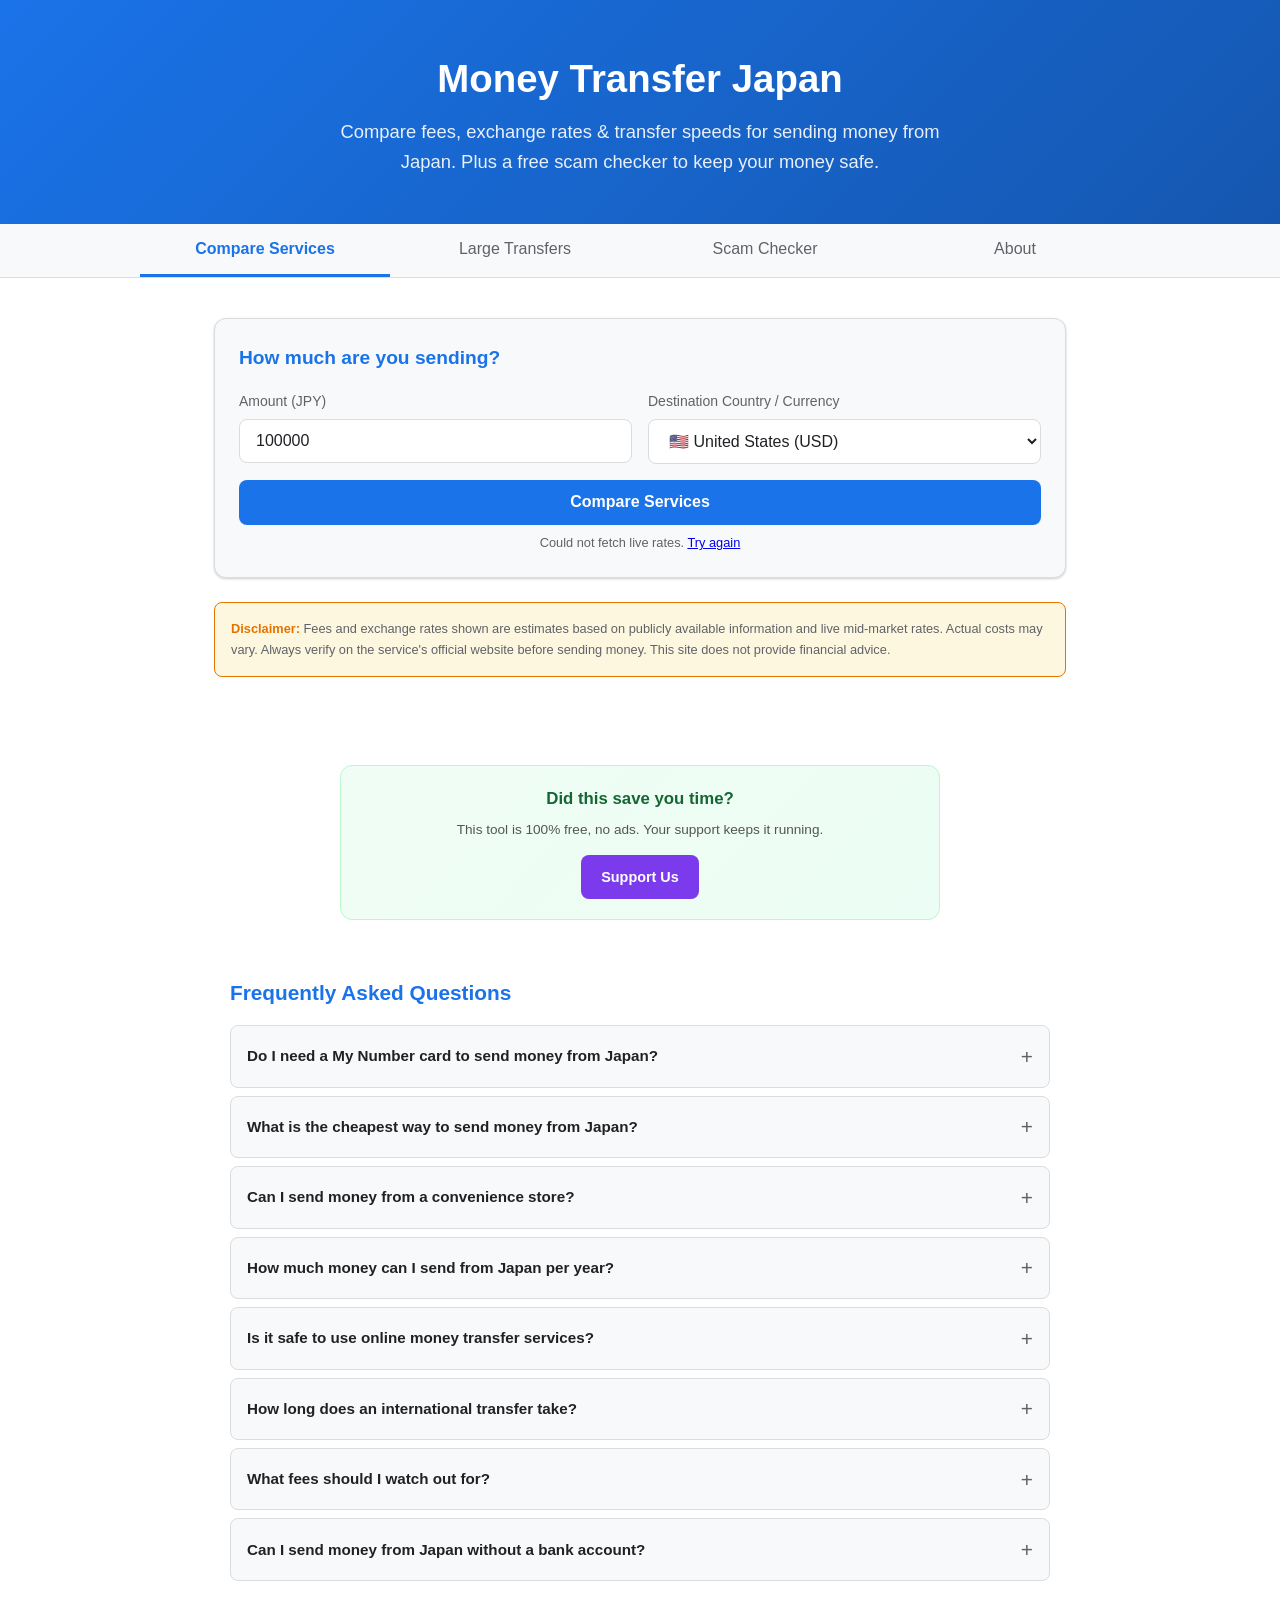
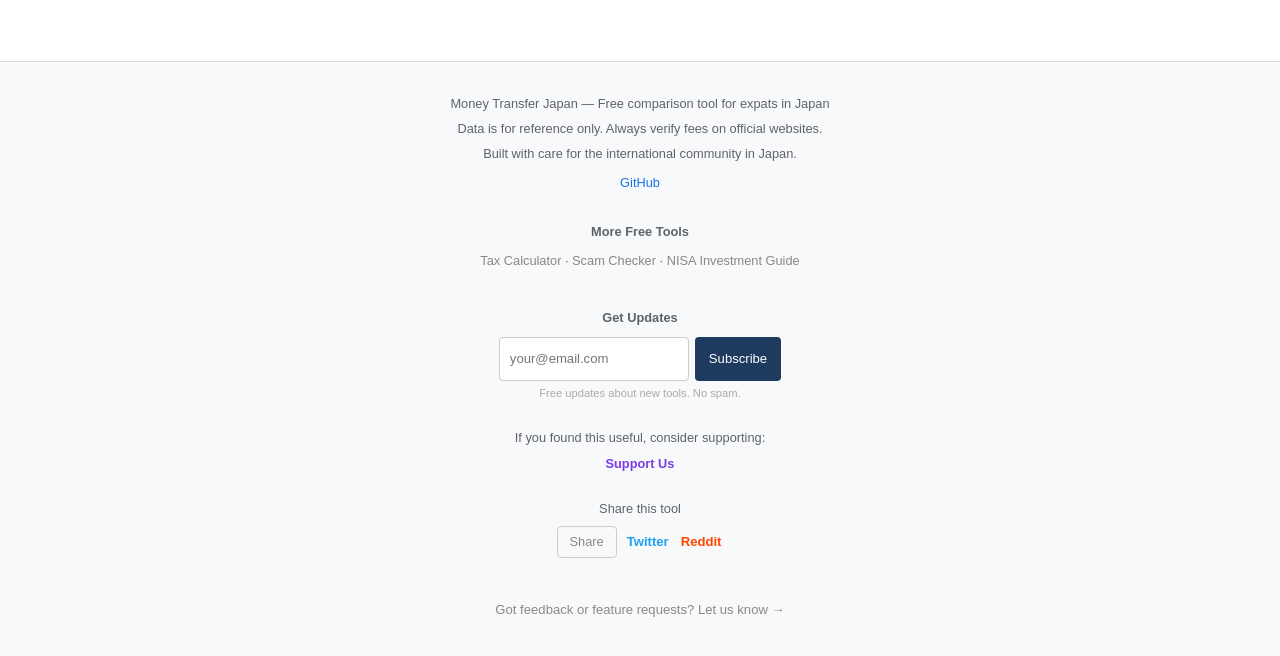
==== index.html @ fbfe3bb4 "Fix critical quality issues for launch readiness - Remove OFX references (not available in Japan) - " ====
<!DOCTYPE html>
<html lang="en">
<head>
<script type="text/javascript">
    (function(c,l,a,r,i,t,y){
        c[a]=c[a]||function(){(c[a].q=c[a].q||[]).push(arguments)};
        t=l.createElement(r);t.async=1;t.src="https://www.clarity.ms/tag/"+i;
        y=l.getElementsByTagName(r)[0];y.parentNode.insertBefore(t,y);
    })(window, document, "clarity", "script", "w4mr6qi83a");
</script>
  <meta charset="UTF-8">
  <meta name="viewport" content="width=device-width, initial-scale=1.0">
  <meta name="impact-site-verification" value="9536cab7-fa07-456d-bf6c-87155bd594f2">
  <link rel="sitemap" type="application/xml" href="/money-transfer-japan/sitemap.xml">
  <title>Money Transfer Japan — Compare Fees & Rates</title>
  <meta name="description" content="Compare Wise, Revolut, SBI Remit, Western Union, SMBC Prestia, PayPal and more for sending money from Japan. See real-time fees, exchange rates, and check for scams. Free tool for expats in Japan.">
  <meta name="keywords" content="money transfer Japan, send money from Japan, Wise Japan, Revolut Japan, remittance Japan, compare transfer fees, Japan expat, foreigner Japan banking">

  <!-- OGP Tags -->
  <meta property="og:title" content="Compare Money Transfer Services from Japan">
  <meta property="og:description" content="Find the cheapest way to send money from Japan. Compare fees, exchange rates, and transfer speeds for Wise, Revolut, SBI Remit, Western Union, SMBC Prestia, PayPal and more.">
  <meta property="og:type" content="website">
  <meta property="og:url" content="https://sendmoneyjapan.com/">
  <meta property="og:image" content="https://sendmoneyjapan.com/images/og-image.png">
  <!-- Twitter Card -->
  <meta name="twitter:card" content="summary_large_image">
  <meta name="twitter:title" content="Compare Money Transfer Services from Japan">
  <meta name="twitter:description" content="Find the cheapest way to send money from Japan. Compare fees, rates & check for scams.">
  <meta name="twitter:image" content="https://sendmoneyjapan.com/images/og-image.png">

  <!-- Canonical -->
  <link rel="canonical" href="https://sendmoneyjapan.com/">

  <!-- Favicon -->
  <link rel="icon" href="favicon.svg" type="image/svg+xml">

  <!-- PWA -->
  <link rel="manifest" href="manifest.json">
  <meta name="theme-color" content="#1a73e8">

  <!-- JSON-LD Structured Data -->
  <script type="application/ld+json">
  {
    "@context": "https://schema.org",
    "@type": "WebApplication",
    "name": "Money Transfer Japan",
    "url": "https://sendmoneyjapan.com/",
    "description": "Compare Wise, Revolut, SBI Remit and more for sending money from Japan. See real-time fees, exchange rates, and check for scams.",
    "applicationCategory": "FinanceApplication",
    "operatingSystem": "All",
    "offers": {
      "@type": "Offer",
      "price": "0",
      "priceCurrency": "JPY"
    },
    "browserRequirements": "Requires JavaScript"
  }
  </script>
  <script type="application/ld+json">{"@context":"https://schema.org","@type":"FAQPage","mainEntity":[{"@type":"Question","name":"Do I need a My Number card to send money from Japan?","acceptedAnswer":{"@type":"Answer","text":"Yes for most bank transfers. Wise and Revolut require identity verification which includes My Number."}},{"@type":"Question","name":"What is the cheapest way to send money from Japan?","acceptedAnswer":{"@type":"Answer","text":"Depends on the amount. For small amounts (<¥50,000), SBI Remit or Western Union via Seven Bank. For larger amounts, Wise typically offers the best value due to mid-market rates."}},{"@type":"Question","name":"Can I send money from a convenience store?","acceptedAnswer":{"@type":"Answer","text":"Yes, SBI Remit supports convenience store payments. Western Union works through Seven Bank ATMs available at 7-Eleven stores 24/7."}},{"@type":"Question","name":"How much money can I send from Japan per year?","acceptedAnswer":{"@type":"Answer","text":"There is no strict annual limit, but transfers over ¥1,000,000 require reporting to the Bank of Japan. Individual services may have their own limits."}},{"@type":"Question","name":"Is it safe to use online money transfer services?","acceptedAnswer":{"@type":"Answer","text":"Yes, services like Wise, Revolut, and SBI Remit are regulated and licensed. Always verify you're using the official website. Check our Scam Checker tab if you're unsure."}},{"@type":"Question","name":"How long does an international transfer take?","acceptedAnswer":{"@type":"Answer","text":"Typically 0-5 business days depending on the service and destination. Wise and SBI Remit are usually fastest (same day to 2 days). Bank transfers (SWIFT) take 3-7 days."}},{"@type":"Question","name":"What fees should I watch out for?","acceptedAnswer":{"@type":"Answer","text":"Transfer fee, exchange rate markup, and intermediary bank fees. Our comparison tool shows the first two. Intermediary fees (¥2,000-5,000) may apply for SWIFT transfers."}},{"@type":"Question","name":"Can I send money from Japan without a bank account?","acceptedAnswer":{"@type":"Answer","text":"Western Union via Seven Bank ATM doesn't require a Japanese bank account. PayPal only requires a PayPal account."}}]}</script>

  <link rel="stylesheet" href="css/style.css">
<!-- Google Analytics 4 -->
<script async src="https://www.googletagmanager.com/gtag/js?id=G-H1N5PR9Y0H"></script>
<script>
  window.dataLayer = window.dataLayer || [];
  function gtag(){dataLayer.push(arguments);}
  gtag('js', new Date());
  gtag('config', 'G-H1N5PR9Y0H');
</script>
</head>
<body>

  <!-- Header -->
  <header class="header">
    <h1>Money Transfer Japan</h1>
    <p>Compare fees, exchange rates &amp; transfer speeds for sending money from Japan. Plus a free scam checker to keep your money safe.</p>
  </header>

  <!-- Navigation Tabs -->
  <nav class="nav-tabs">
    <button class="nav-tab active" data-section="compare-section">Compare Services</button>
    <button class="nav-tab" data-section="large-section">Large Transfers</button>
    <button class="nav-tab" data-section="scam-section">Scam Checker</button>
    <button class="nav-tab" data-section="about-section">About</button>
  </nav>

  <!-- Section 1: Compare Services -->
  <div id="compare-section" class="section active">
    <div class="container">

      <!-- Input Card -->
      <div class="input-card">
        <h2>How much are you sending?</h2>
        <div class="form-row">
          <div class="form-group">
            <label for="amount">Amount (JPY)</label>
            <input type="number" id="amount" placeholder="e.g. 100000" min="1" step="1000" value="100000">
          </div>
          <div class="form-group">
            <label for="currency">Destination Country / Currency</label>
            <select id="currency">
              <!-- Populated by JS -->
            </select>
          </div>
        </div>
        <button id="compare-btn" class="btn-primary">Compare Services</button>
        <div id="rate-info" class="rate-info">Loading exchange rates...</div>
      </div>

      <!-- Disclaimer -->
      <div class="disclaimer">
        <strong>Disclaimer:</strong> Fees and exchange rates shown are estimates based on publicly available information and live mid-market rates. Actual costs may vary. Always verify on the service's official website before sending money. This site does not provide financial advice.
      </div>

      <!-- Results -->
      <div id="results-area" class="results-area" style="display:none;">
        <div class="results-header">
          <h2>Comparison Results</h2>
          <select id="sort-by" class="sort-select">
            <option value="recipient_amount">Best Value (Most Received)</option>
            <option value="fee">Lowest Fee</option>
            <option value="speed">Fastest</option>
          </select>
        </div>
        <div id="results"></div>
      </div>

    </div>
  </div>

  <!-- Section 2: Large Transfers Guide -->
  <div id="large-section" class="section">
    <div class="container">
      <div class="input-card">
        <h2>Sending a Large Amount from Overseas to Japan?</h2>
        <p style="color:var(--text-secondary);font-size:0.95rem;margin-bottom:1rem;">Transferring over 1,000,000 JPY requires extra planning. Here's what you need to know about fees, tax reporting, and the best strategy for your situation.</p>
      </div>
      <div id="large-tips"></div>
      <div class="disclaimer">
        <strong>Important:</strong> This is general guidance, not legal or tax advice. For transfers over 30,000,000 JPY or complex tax situations, consult a licensed tax accountant (zeirishi) in Japan.
      </div>
    </div>
  </div>

  <!-- Section 3: Scam Checker -->
  <div id="scam-section" class="section">
    <div class="container">

      <div class="input-card">
        <h2>Is this a scam? Check here.</h2>
        <p style="margin-bottom:1rem;color:var(--text-secondary);font-size:0.9rem;">
          Describe the situation or paste the message you received. We'll check it against known scam patterns targeting foreigners in Japan.
        </p>
        <div class="scam-input-area">
          <textarea id="scam-input" placeholder="Example: Someone on LINE says I won a lottery and need to pay a processing fee to claim the prize..."></textarea>
        </div>
        <button id="scam-check-btn" class="btn-primary">Check for Scams</button>
      </div>

      <!-- Scam Results -->
      <div id="scam-results"></div>

      <!-- Common Scams Reference -->
      <div class="common-scams">
        <h2>Common Scams Targeting Foreigners in Japan</h2>
        <div id="common-scams-list"></div>
      </div>

    </div>
  </div>

  <!-- Section 4: About -->
  <div id="about-section" class="section">
    <div class="container">
      <div class="input-card">
        <h2>About Send Money Japan</h2>
        <p style="color:var(--text-secondary);font-size:0.95rem;line-height:1.7;">Send Money Japan is a free comparison tool that helps foreign residents in Japan find the cheapest and fastest way to send money internationally.</p>
        <p style="color:var(--text-secondary);font-size:0.95rem;line-height:1.7;margin-top:1rem;">We compare fees, exchange rates, and transfer speeds across major services available in Japan — from fintech apps like Wise to traditional banks like SMBC Prestia and Japan Post.</p>
        <p style="color:var(--text-secondary);font-size:0.95rem;line-height:1.7;margin-top:1rem;"><strong>What we do:</strong></p>
        <ul style="color:var(--text-secondary);font-size:0.9rem;line-height:1.8;padding-left:1.2rem;">
          <li>Show real-time mid-market exchange rates</li>
          <li>Calculate actual fees for each service</li>
          <li>Check for scams targeting foreigners in Japan</li>
          <li>Keep data updated based on official sources</li>
        </ul>
        <p style="color:var(--text-secondary);font-size:0.95rem;line-height:1.7;margin-top:1rem;">This tool is 100% free, with no ads and no tracking cookies. Built for the international community in Japan.</p>
        <p style="color:var(--text-secondary);font-size:0.95rem;line-height:1.7;margin-top:1rem;"><strong>Contact:</strong> sendmoneyjapan@gmail.com</p>
      </div>
    </div>
  </div>

<section style="background:linear-gradient(135deg,#f0fdf4,#ecfdf5);border:1px solid #bbf7d0;border-radius:12px;padding:20px 16px;margin:24px auto;max-width:600px;text-align:center;">
<p style="font-weight:700;font-size:1.05rem;color:#166534;margin:0 0 6px;">Did this save you time?</p>
<p style="font-size:0.85rem;color:#555;margin:0 0 14px;">This tool is 100% free, no ads. Your support keeps it running.</p>
<div style="display:flex;gap:12px;justify-content:center;flex-wrap:wrap;">
<a href="https://japantoolkit.lemonsqueezy.com/" target="_blank" rel="noopener" style="display:inline-block;padding:10px 20px;background:#7c3aed;color:#fff;border-radius:8px;text-decoration:none;font-weight:600;font-size:0.9rem;min-height:44px;line-height:24px;">Support Us</a>
</div>
</section>
  <!-- FAQ Section -->
  <section class="faq-section"><div class="container"><h2 class="faq-title">Frequently Asked Questions</h2>
<details class="faq-item"><summary>Do I need a My Number card to send money from Japan?</summary><p>Yes for most bank transfers. Wise and Revolut require identity verification which includes My Number.</p></details>
<details class="faq-item"><summary>What is the cheapest way to send money from Japan?</summary><p>Depends on the amount. For small amounts (&lt;&#165;50,000), SBI Remit or Western Union via Seven Bank. For larger amounts, Wise typically offers the best value due to mid-market rates.</p></details>
<details class="faq-item"><summary>Can I send money from a convenience store?</summary><p>Yes, SBI Remit supports convenience store payments. Western Union works through Seven Bank ATMs available at 7-Eleven stores 24/7.</p></details>
<details class="faq-item"><summary>How much money can I send from Japan per year?</summary><p>There is no strict annual limit, but transfers over &#165;1,000,000 require reporting to the Bank of Japan. Individual services may have their own limits.</p></details>
<details class="faq-item"><summary>Is it safe to use online money transfer services?</summary><p>Yes, services like Wise, Revolut, and SBI Remit are regulated and licensed. Always verify you're using the official website. Check our Scam Checker tab if you're unsure.</p></details>
<details class="faq-item"><summary>How long does an international transfer take?</summary><p>Typically 0-5 business days depending on the service and destination. Wise and SBI Remit are usually fastest (same day to 2 days). Bank transfers (SWIFT) take 3-7 days.</p></details>
<details class="faq-item"><summary>What fees should I watch out for?</summary><p>Transfer fee, exchange rate markup, and intermediary bank fees. Our comparison tool shows the first two. Intermediary fees (&#165;2,000-5,000) may apply for SWIFT transfers.</p></details>
<details class="faq-item"><summary>Can I send money from Japan without a bank account?</summary><p>Western Union via Seven Bank ATM doesn't require a Japanese bank account. PayPal only requires a PayPal account.</p></details>
</div></section>

  <!-- Footer -->
  <footer class="footer">
    <p>Money Transfer Japan &mdash; Free comparison tool for expats in Japan</p>
    <p>Data is for reference only. Always verify fees on official websites.</p>
    <p>Built with care for the international community in Japan.</p>
    <p style="margin-top:0.5rem;"><a href="https://github.com/humancronadmin/money-transfer-japan" target="_blank" rel="noopener">GitHub</a></p>
  <div style="text-align:center;padding:16px 12px 4px;font-size:0.82rem;color:#888;border-top:1px solid #e0e0e033;margin-top:12px;"><p style="margin-bottom:8px;font-weight:600;">More Free Tools</p><p style="margin-bottom:4px;"><a href="https://humancronadmin.github.io/japan-tax-calculator/" style="color:#888;text-decoration:none;">Tax Calculator</a> &middot; <a href="https://humancronadmin.github.io/japan-scam-checker/" style="color:#888;text-decoration:none;">Scam Checker</a> &middot; <a href="https://humancronadmin.github.io/nisa-investment-guide/" style="color:#888;text-decoration:none;">NISA Investment Guide</a></p></div><div style="text-align:center;padding:16px 12px 4px;font-size:0.82rem;color:#888;border-top:1px solid #e0e0e033;margin-top:12px;"><p style="margin-bottom:8px;font-weight:600;">Get Updates</p><form action="https://buttondown.com/api/emails/embed-subscribe/japandevtools" method="post" target="_blank" style="display:flex;gap:6px;justify-content:center;flex-wrap:wrap;max-width:360px;margin:0 auto;"><input type="email" name="email" placeholder="your@email.com" required style="padding:6px 10px;border:1px solid #ccc;border-radius:4px;font-size:0.82rem;min-width:180px;min-height:44px;"><button type="submit" style="padding:6px 14px;background:#1e3a5f;color:#fff;border:none;border-radius:4px;font-size:0.82rem;cursor:pointer;min-height:44px;">Subscribe</button></form><p style="margin-top:4px;font-size:0.7rem;color:#aaa;">Free updates about new tools. No spam.</p></div><div style="text-align:center;padding:16px 12px 8px;font-size:0.82rem;color:#888;"><p style="margin-bottom:6px;">If you found this useful, consider supporting:</p><p><a href="https://japantoolkit.lemonsqueezy.com/" target="_blank" rel="noopener" style="color:#7c3aed;text-decoration:none;font-weight:600;margin:0 8px;">Support Us</a></p></div>
<div style="text-align:center;padding:12px 12px 4px;font-size:0.82rem;color:#888;"><p style="margin-bottom:6px;">Share this tool</p><p><button onclick="if(navigator.share){navigator.share({title:document.title,text:'Compare money transfer fees and rates from Japan',url:'https://sendmoneyjapan.com/'})}else{window.open('https://twitter.com/intent/tweet?url=https%3A//sendmoneyjapan.com/\&text=Compare%20money%20transfer%20fees%20and%20rates%20from%20Japan','_blank')}" style="background:none;border:1px solid #ccc;border-radius:4px;padding:4px 12px;font-size:0.8rem;cursor:pointer;color:#888;margin:0 4px;min-height:32px;">Share</button><a href="https://twitter.com/intent/tweet?url=https%3A//humancronadmin.github.io/money-transfer-japan/\&text=Compare%20money%20transfer%20fees%20and%20rates%20from%20Japan" target="_blank" rel="noopener" style="color:#1DA1F2;text-decoration:none;font-weight:600;margin:0 6px;font-size:0.82rem;">Twitter</a><a href="https://reddit.com/submit?url=https%3A//sendmoneyjapan.com/\&title=Compare%20money%20transfer%20fees%20and%20rates%20from%20Japan" target="_blank" rel="noopener" style="color:#FF4500;text-decoration:none;font-weight:600;margin:0 6px;font-size:0.82rem;">Reddit</a></p></div>
<p style="text-align:center;margin-top:2rem;font-size:0.82rem;"><a href="https://japantool.featurebase.app" target="_blank" style="color:#888;text-decoration:none;">Got feedback or feature requests? Let us know &rarr;</a></p>
</footer>

  <script src="js/app.js"></script>
  <script src="js/scam-checker.js"></script>
  <script src="js/large-transfers.js"></script>
  <script>if('serviceWorker' in navigator){navigator.serviceWorker.register('sw.js');}</script>

<!-- feedback-prompt-start -->
<style>#fb-prompt{position:fixed;bottom:0;left:0;right:0;background:#1a1a2e;color:#fff;padding:12px 20px;display:none;align-items:center;justify-content:center;gap:12px;font-size:14px;z-index:9999;box-shadow:0 -2px 8px rgba(0,0,0,.2);font-family:system-ui,sans-serif}#fb-prompt button{border:none;padding:6px 16px;border-radius:16px;cursor:pointer;font-size:13px}#fb-yes{background:#4CAF50;color:#fff}#fb-no{background:#ff5252;color:#fff}#fb-close{background:none;color:#aaa;font-size:18px;padding:2px 8px}#fb-msg{color:#ccc;font-size:13px}#fb-msg a{color:#64b5f6;text-decoration:underline}</style>
<div id="fb-prompt"><span id="fb-q">Was this helpful?</span><span id="fb-msg" style="display:none"></span><button id="fb-yes" onclick="fbYes()">Yes</button><button id="fb-no" onclick="fbNo()">Not really</button><button id="fb-close" onclick="fbDismiss()">&times;</button></div>
<script>!function(){var k='fb_'+location.pathname;if(localStorage.getItem(k))return;setTimeout(function(){var p=document.getElementById('fb-prompt');if(p)p.style.display='flex'},45000)}();function fbDismiss(){document.getElementById('fb-prompt').style.display='none';localStorage.setItem('fb_'+location.pathname,'1')}function fbYes(){var q=document.getElementById('fb-q'),m=document.getElementById('fb-msg'),y=document.getElementById('fb-yes'),n=document.getElementById('fb-no');q.style.display='none';y.style.display='none';n.style.display='none';m.innerHTML='Glad to hear it! Know someone who could use this? Share the link.';m.style.display='inline';setTimeout(fbDismiss,5000)}function fbNo(){var q=document.getElementById('fb-q'),m=document.getElementById('fb-msg'),y=document.getElementById('fb-yes'),n=document.getElementById('fb-no');q.style.display='none';y.style.display='none';n.style.display='none';m.innerHTML='Tell us what\'s missing \u2192 <a href="https://japantool.featurebase.app" target="_blank">Give feedback</a>';m.style.display='inline';setTimeout(fbDismiss,8000)}</script>
<!-- feedback-prompt-end -->
</body>
</html>
---- css/style.css ----
/* === Reset & Base === */
*, *::before, *::after {
  box-sizing: border-box;
  margin: 0;
  padding: 0;
}

:root {
  --primary: #1a73e8;
  --primary-dark: #1557b0;
  --primary-light: #e8f0fe;
  --bg: #ffffff;
  --bg-alt: #f8f9fa;
  --text: #202124;
  --text-secondary: #5f6368;
  --border: #dadce0;
  --success: #0d904f;
  --success-bg: #e6f4ea;
  --warning: #e37400;
  --warning-bg: #fef7e0;
  --danger: #d93025;
  --danger-bg: #fce8e6;
  --safe-bg: #e6f4ea;
  --shadow: 0 1px 3px rgba(0,0,0,0.12), 0 1px 2px rgba(0,0,0,0.08);
  --shadow-lg: 0 4px 12px rgba(0,0,0,0.15);
  --radius: 12px;
  --radius-sm: 8px;
}

@media (prefers-color-scheme: dark) {
  :root {
    --bg: #1a1a2e;
    --bg-alt: #16213e;
    --text: #e0e0e0;
    --text-secondary: #a0a0a0;
    --border: #333;
    --primary-light: #1e3a5f;
    --shadow: 0 1px 3px rgba(0,0,0,0.4);
    --shadow-lg: 0 4px 12px rgba(0,0,0,0.5);
    --success-bg: #1a3a2a;
    --warning-bg: #3a2e1a;
    --danger-bg: #3a1a1a;
    --safe-bg: #1a3a2a;
  }
}

html {
  scroll-behavior: smooth;
}

body {
  font-family: -apple-system, BlinkMacSystemFont, 'Segoe UI', Roboto, 'Helvetica Neue', Arial, sans-serif;
  background: var(--bg);
  color: var(--text);
  line-height: 1.6;
  min-height: 100vh;
}

/* === Header === */
.header {
  background: linear-gradient(135deg, var(--primary) 0%, var(--primary-dark) 100%);
  color: white;
  padding: 2rem 1rem;
  text-align: center;
}

.header h1 {
  font-size: 1.8rem;
  font-weight: 700;
  margin-bottom: 0.5rem;
}

.header p {
  font-size: 1rem;
  opacity: 0.9;
  max-width: 600px;
  margin: 0 auto;
}

/* === Navigation === */
.nav-tabs {
  display: flex;
  justify-content: center;
  gap: 0;
  background: var(--bg-alt);
  border-bottom: 1px solid var(--border);
  position: sticky;
  top: 0;
  z-index: 100;
}

.nav-tab {
  padding: 1rem 1.5rem;
  border: none;
  background: none;
  font-size: 1rem;
  font-weight: 500;
  color: var(--text-secondary);
  cursor: pointer;
  border-bottom: 3px solid transparent;
  transition: all 0.2s;
  flex: 1;
  max-width: 250px;
  text-align: center;
}

.nav-tab:hover {
  color: var(--primary);
  background: var(--primary-light);
}

.nav-tab.active {
  color: var(--primary);
  border-bottom-color: var(--primary);
  font-weight: 600;
}

/* === Container === */
.container {
  max-width: 900px;
  margin: 0 auto;
  padding: 1rem;
}

/* === Sections === */
.section {
  display: none;
  padding: 1rem 0;
}

.section.active {
  display: block;
}

/* === Input Card === */
.input-card {
  background: var(--bg-alt);
  border: 1px solid var(--border);
  border-radius: var(--radius);
  padding: 1.5rem;
  margin-bottom: 1.5rem;
  box-shadow: var(--shadow);
}

.input-card h2 {
  font-size: 1.2rem;
  margin-bottom: 1rem;
  color: var(--primary);
}

.form-group {
  margin-bottom: 1rem;
}

.form-group label {
  display: block;
  font-size: 0.875rem;
  font-weight: 500;
  margin-bottom: 0.4rem;
  color: var(--text-secondary);
}

.form-group select,
.form-group input[type="number"],
.form-group input[type="text"] {
  width: 100%;
  padding: 0.75rem 1rem;
  border: 1px solid var(--border);
  border-radius: var(--radius-sm);
  font-size: 1rem;
  background: var(--bg);
  color: var(--text);
  transition: border-color 0.2s;
}

.form-group select:focus,
.form-group input:focus {
  outline: none;
  border-color: var(--primary);
  box-shadow: 0 0 0 3px rgba(26,115,232,0.15);
}

.btn-primary {
  display: inline-flex;
  align-items: center;
  justify-content: center;
  gap: 0.5rem;
  width: 100%;
  padding: 0.85rem 1.5rem;
  background: var(--primary);
  color: white;
  border: none;
  border-radius: var(--radius-sm);
  font-size: 1rem;
  font-weight: 600;
  cursor: pointer;
  transition: background 0.2s;
}

.btn-primary:hover {
  background: var(--primary-dark);
}

.btn-primary:disabled {
  opacity: 0.6;
  cursor: not-allowed;
}

/* === Rate Info === */
.rate-info {
  text-align: center;
  font-size: 0.8rem;
  color: var(--text-secondary);
  margin-top: 0.5rem;
}

/* === Results === */
.results-area {
  margin-top: 1rem;
}

.results-header {
  display: flex;
  justify-content: space-between;
  align-items: center;
  margin-bottom: 1rem;
}

.results-header h2 {
  font-size: 1.2rem;
}

.sort-select {
  padding: 0.4rem 0.8rem;
  border: 1px solid var(--border);
  border-radius: var(--radius-sm);
  font-size: 0.85rem;
  background: var(--bg);
  color: var(--text);
}

/* === Service Card === */
.service-card {
  background: var(--bg);
  border: 1px solid var(--border);
  border-radius: var(--radius);
  padding: 1.25rem;
  margin-bottom: 1rem;
  box-shadow: var(--shadow);
  transition: box-shadow 0.2s, transform 0.2s;
  position: relative;
}

.service-card:hover {
  box-shadow: var(--shadow-lg);
  transform: translateY(-1px);
}

.service-card.best-value {
  border-color: var(--success);
  border-width: 2px;
}

.best-badge {
  position: absolute;
  top: -10px;
  right: 12px;
  background: var(--success);
  color: white;
  padding: 2px 12px;
  border-radius: 20px;
  font-size: 0.75rem;
  font-weight: 600;
}

.service-header {
  display: flex;
  align-items: center;
  gap: 0.75rem;
  margin-bottom: 1rem;
}

.service-emoji {
  font-size: 2rem;
  width: 48px;
  height: 48px;
  display: flex;
  align-items: center;
  justify-content: center;
  background: var(--primary-light);
  border-radius: var(--radius-sm);
}

.service-name {
  font-size: 1.1rem;
  font-weight: 600;
}

.service-speed {
  font-size: 0.8rem;
  color: var(--text-secondary);
}

.service-details {
  display: grid;
  grid-template-columns: 1fr 1fr;
  gap: 0.75rem;
  margin-bottom: 1rem;
}

.detail-item {
  background: var(--bg-alt);
  padding: 0.75rem;
  border-radius: var(--radius-sm);
}

.detail-label {
  font-size: 0.75rem;
  color: var(--text-secondary);
  text-transform: uppercase;
  letter-spacing: 0.5px;
}

.detail-value {
  font-size: 1.1rem;
  font-weight: 600;
  margin-top: 0.2rem;
}

.detail-value.highlight {
  color: var(--success);
}

.service-pros {
  display: flex;
  flex-wrap: wrap;
  gap: 0.4rem;
  margin-bottom: 1rem;
}

.pro-tag {
  background: var(--success-bg);
  color: var(--success);
  padding: 0.2rem 0.6rem;
  border-radius: 20px;
  font-size: 0.75rem;
  font-weight: 500;
}

.con-tag {
  background: var(--warning-bg);
  color: var(--warning);
  padding: 0.2rem 0.6rem;
  border-radius: 20px;
  font-size: 0.75rem;
  font-weight: 500;
}

.service-cta {
  display: block;
  width: 100%;
  padding: 0.75rem;
  text-align: center;
  background: var(--primary);
  color: white;
  text-decoration: none;
  border-radius: var(--radius-sm);
  font-weight: 600;
  font-size: 0.95rem;
  transition: background 0.2s;
}

.service-cta:hover {
  background: var(--primary-dark);
}

/* === Safety Stars === */
.safety-stars {
  color: var(--warning);
  font-size: 0.85rem;
}

/* === Scam Checker === */
.scam-input-area {
  margin-bottom: 1.5rem;
}

.scam-input-area textarea {
  width: 100%;
  min-height: 100px;
  padding: 0.75rem 1rem;
  border: 1px solid var(--border);
  border-radius: var(--radius-sm);
  font-size: 1rem;
  font-family: inherit;
  resize: vertical;
  background: var(--bg);
  color: var(--text);
}

.scam-input-area textarea:focus {
  outline: none;
  border-color: var(--primary);
  box-shadow: 0 0 0 3px rgba(26,115,232,0.15);
}

.scam-result {
  border: 1px solid var(--border);
  border-radius: var(--radius);
  padding: 1.25rem;
  margin-bottom: 1rem;
  box-shadow: var(--shadow);
}

.scam-result.danger {
  border-color: var(--danger);
  background: var(--danger-bg);
}

.scam-result.caution {
  border-color: var(--warning);
  background: var(--warning-bg);
}

.scam-result.safe {
  border-color: var(--success);
  background: var(--safe-bg);
}

.scam-result-header {
  display: flex;
  align-items: center;
  gap: 0.75rem;
  margin-bottom: 0.75rem;
}

.risk-badge {
  padding: 0.3rem 0.8rem;
  border-radius: 20px;
  font-size: 0.8rem;
  font-weight: 700;
  text-transform: uppercase;
}

.risk-badge.danger {
  background: var(--danger);
  color: white;
}

.risk-badge.caution {
  background: var(--warning);
  color: white;
}

.risk-badge.safe {
  background: var(--success);
  color: white;
}

.scam-result h3 {
  font-size: 1.1rem;
  margin-bottom: 0.5rem;
}

.scam-result p {
  font-size: 0.9rem;
  margin-bottom: 0.5rem;
  color: var(--text-secondary);
}

.scam-result .advice {
  font-weight: 500;
  color: var(--text);
  padding: 0.75rem;
  background: rgba(255,255,255,0.5);
  border-radius: var(--radius-sm);
  margin-top: 0.5rem;
}

/* === Common Scams List === */
.common-scams {
  margin-top: 2rem;
}

.common-scams h2 {
  font-size: 1.2rem;
  margin-bottom: 1rem;
  color: var(--primary);
}

.scam-item {
  background: var(--bg-alt);
  border: 1px solid var(--border);
  border-radius: var(--radius-sm);
  padding: 1rem;
  margin-bottom: 0.75rem;
  cursor: pointer;
  transition: background 0.2s;
}

.scam-item:hover {
  background: var(--primary-light);
}

.scam-item-header {
  display: flex;
  align-items: center;
  justify-content: space-between;
}

.scam-item h3 {
  font-size: 0.95rem;
}

.scam-item-body {
  display: none;
  margin-top: 0.75rem;
  font-size: 0.9rem;
  color: var(--text-secondary);
  line-height: 1.5;
}

.scam-item.open .scam-item-body {
  display: block;
}

.chevron {
  transition: transform 0.2s;
  font-size: 1.2rem;
  color: var(--text-secondary);
}

.scam-item.open .chevron {
  transform: rotate(180deg);
}

/* === No Results === */
.no-results {
  text-align: center;
  padding: 2rem;
  color: var(--text-secondary);
}

.no-results-icon {
  font-size: 3rem;
  margin-bottom: 0.5rem;
}

/* === Loading === */
.loading {
  display: flex;
  align-items: center;
  justify-content: center;
  gap: 0.5rem;
  padding: 2rem;
  color: var(--text-secondary);
}

.spinner {
  width: 20px;
  height: 20px;
  border: 2px solid var(--border);
  border-top-color: var(--primary);
  border-radius: 50%;
  animation: spin 0.8s linear infinite;
}

@keyframes spin {
  to { transform: rotate(360deg); }
}

/* === Footer === */
.footer {
  text-align: center;
  padding: 2rem 1rem;
  background: var(--bg-alt);
  border-top: 1px solid var(--border);
  margin-top: 3rem;
}

.footer p {
  font-size: 0.8rem;
  color: var(--text-secondary);
  margin-bottom: 0.3rem;
}

.footer a {
  color: var(--primary);
  text-decoration: none;
}

.footer a:hover {
  text-decoration: underline;
}

/* === Disclaimer === */
.disclaimer {
  background: var(--warning-bg);
  border: 1px solid var(--warning);
  border-radius: var(--radius-sm);
  padding: 1rem;
  margin: 1.5rem 0;
  font-size: 0.8rem;
  color: var(--text-secondary);
}

.disclaimer strong {
  color: var(--warning);
}

/* === Currency Not Supported === */
.currency-warning {
  background: var(--warning-bg);
  padding: 0.5rem 0.75rem;
  border-radius: var(--radius-sm);
  font-size: 0.8rem;
  color: var(--warning);
  margin-top: 0.5rem;
}

/* === Responsive === */
@media (min-width: 768px) {
  .header {
    padding: 3rem 2rem;
  }

  .header h1 {
    font-size: 2.4rem;
  }

  .header p {
    font-size: 1.15rem;
  }

  .container {
    padding: 1.5rem;
  }

  .service-details {
    grid-template-columns: 1fr 1fr 1fr 1fr;
  }

  .form-row {
    display: grid;
    grid-template-columns: 1fr 1fr;
    gap: 1rem;
  }
}

/* === FAQ Section === */
.faq-section {
  max-width: 900px;
  margin: 2rem auto 0;
  padding: 0 1rem;
}

.faq-title {
  font-size: 1.3rem;
  color: var(--primary);
  margin-bottom: 1rem;
}

.faq-item {
  background: var(--bg-alt);
  border: 1px solid var(--border);
  border-radius: var(--radius-sm);
  margin-bottom: 0.5rem;
  overflow: hidden;
}

.faq-item summary {
  padding: 0.85rem 1rem;
  font-weight: 600;
  font-size: 0.95rem;
  cursor: pointer;
  list-style: none;
  display: flex;
  align-items: center;
  justify-content: space-between;
  min-height: 44px;
  color: var(--text);
}

.faq-item summary::-webkit-details-marker { display: none; }

.faq-item summary::after {
  content: "+";
  font-size: 1.3rem;
  font-weight: 400;
  color: var(--text-secondary);
  flex-shrink: 0;
  margin-left: 0.5rem;
}

.faq-item[open] summary::after { content: "\2212"; }

.faq-item p {
  padding: 0 1rem 1rem;
  font-size: 0.9rem;
  color: var(--text-secondary);
  line-height: 1.6;
}

@media(max-width:480px){h1{font-size:1.3rem}.container{padding:10px}body{font-size:14px}}
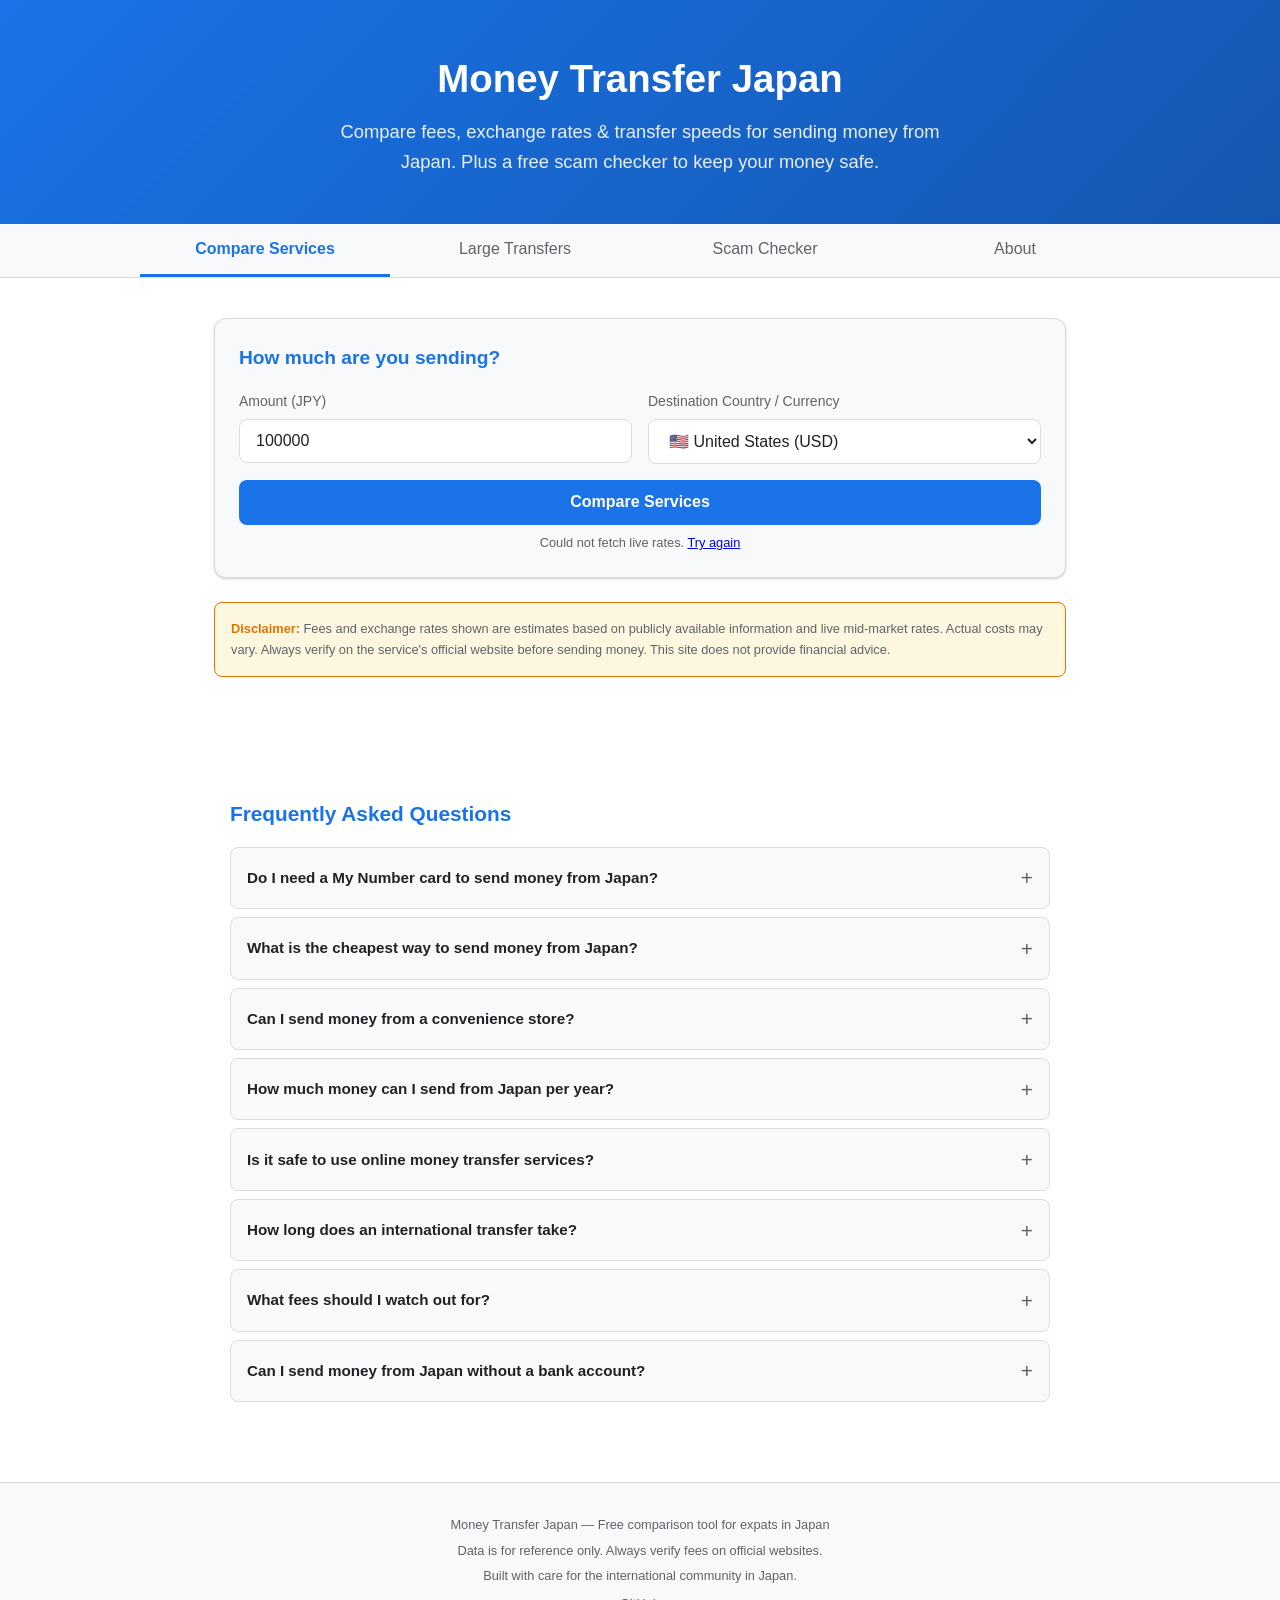
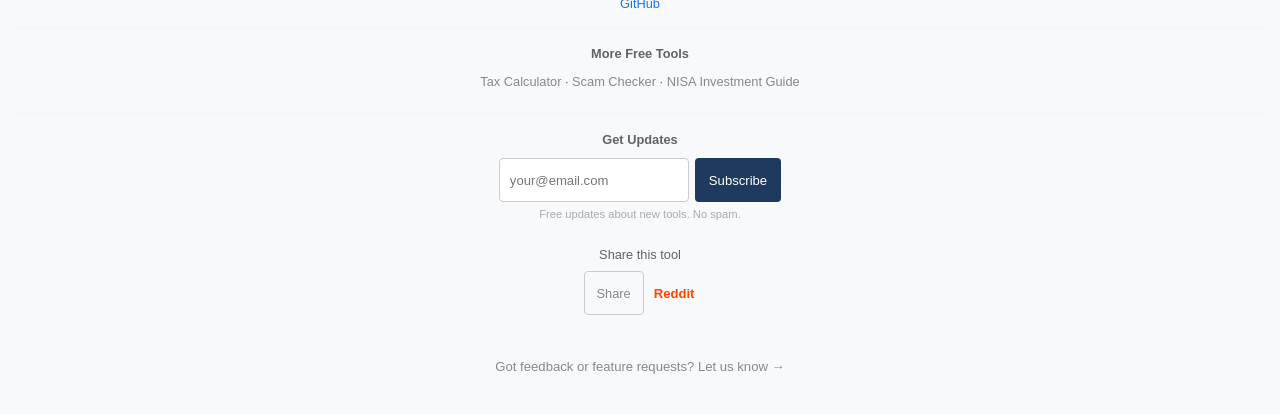
==== commit 3b70d3ba: "Remove unnecessary elements: Lemon Squeezy, Twitter, impact.com tag - Remove Lemon Squeezy Support U" ====
--- a/index.html
+++ b/index.html
@@ -10,8 +10,7 @@
 </script>
   <meta charset="UTF-8">
   <meta name="viewport" content="width=device-width, initial-scale=1.0">
-  <meta name="impact-site-verification" value="9536cab7-fa07-456d-bf6c-87155bd594f2">
-  <link rel="sitemap" type="application/xml" href="/money-transfer-japan/sitemap.xml">
+  <link rel="sitemap" type="application/xml" href="/sitemap.xml">
   <title>Money Transfer Japan — Compare Fees & Rates</title>
   <meta name="description" content="Compare Wise, Revolut, SBI Remit, Western Union, SMBC Prestia, PayPal and more for sending money from Japan. See real-time fees, exchange rates, and check for scams. Free tool for expats in Japan.">
   <meta name="keywords" content="money transfer Japan, send money from Japan, Wise Japan, Revolut Japan, remittance Japan, compare transfer fees, Japan expat, foreigner Japan banking">
@@ -189,13 +188,6 @@
     </div>
   </div>
 
-<section style="background:linear-gradient(135deg,#f0fdf4,#ecfdf5);border:1px solid #bbf7d0;border-radius:12px;padding:20px 16px;margin:24px auto;max-width:600px;text-align:center;">
-<p style="font-weight:700;font-size:1.05rem;color:#166534;margin:0 0 6px;">Did this save you time?</p>
-<p style="font-size:0.85rem;color:#555;margin:0 0 14px;">This tool is 100% free, no ads. Your support keeps it running.</p>
-<div style="display:flex;gap:12px;justify-content:center;flex-wrap:wrap;">
-<a href="https://japantoolkit.lemonsqueezy.com/" target="_blank" rel="noopener" style="display:inline-block;padding:10px 20px;background:#7c3aed;color:#fff;border-radius:8px;text-decoration:none;font-weight:600;font-size:0.9rem;min-height:44px;line-height:24px;">Support Us</a>
-</div>
-</section>
   <!-- FAQ Section -->
   <section class="faq-section"><div class="container"><h2 class="faq-title">Frequently Asked Questions</h2>
 <details class="faq-item"><summary>Do I need a My Number card to send money from Japan?</summary><p>Yes for most bank transfers. Wise and Revolut require identity verification which includes My Number.</p></details>
@@ -214,8 +206,7 @@
     <p>Data is for reference only. Always verify fees on official websites.</p>
     <p>Built with care for the international community in Japan.</p>
     <p style="margin-top:0.5rem;"><a href="https://github.com/humancronadmin/money-transfer-japan" target="_blank" rel="noopener">GitHub</a></p>
-  <div style="text-align:center;padding:16px 12px 4px;font-size:0.82rem;color:#888;border-top:1px solid #e0e0e033;margin-top:12px;"><p style="margin-bottom:8px;font-weight:600;">More Free Tools</p><p style="margin-bottom:4px;"><a href="https://humancronadmin.github.io/japan-tax-calculator/" style="color:#888;text-decoration:none;">Tax Calculator</a> &middot; <a href="https://humancronadmin.github.io/japan-scam-checker/" style="color:#888;text-decoration:none;">Scam Checker</a> &middot; <a href="https://humancronadmin.github.io/nisa-investment-guide/" style="color:#888;text-decoration:none;">NISA Investment Guide</a></p></div><div style="text-align:center;padding:16px 12px 4px;font-size:0.82rem;color:#888;border-top:1px solid #e0e0e033;margin-top:12px;"><p style="margin-bottom:8px;font-weight:600;">Get Updates</p><form action="https://buttondown.com/api/emails/embed-subscribe/japandevtools" method="post" target="_blank" style="display:flex;gap:6px;justify-content:center;flex-wrap:wrap;max-width:360px;margin:0 auto;"><input type="email" name="email" placeholder="your@email.com" required style="padding:6px 10px;border:1px solid #ccc;border-radius:4px;font-size:0.82rem;min-width:180px;min-height:44px;"><button type="submit" style="padding:6px 14px;background:#1e3a5f;color:#fff;border:none;border-radius:4px;font-size:0.82rem;cursor:pointer;min-height:44px;">Subscribe</button></form><p style="margin-top:4px;font-size:0.7rem;color:#aaa;">Free updates about new tools. No spam.</p></div><div style="text-align:center;padding:16px 12px 8px;font-size:0.82rem;color:#888;"><p style="margin-bottom:6px;">If you found this useful, consider supporting:</p><p><a href="https://japantoolkit.lemonsqueezy.com/" target="_blank" rel="noopener" style="color:#7c3aed;text-decoration:none;font-weight:600;margin:0 8px;">Support Us</a></p></div>
-<div style="text-align:center;padding:12px 12px 4px;font-size:0.82rem;color:#888;"><p style="margin-bottom:6px;">Share this tool</p><p><button onclick="if(navigator.share){navigator.share({title:document.title,text:'Compare money transfer fees and rates from Japan',url:'https://sendmoneyjapan.com/'})}else{window.open('https://twitter.com/intent/tweet?url=https%3A//sendmoneyjapan.com/\&text=Compare%20money%20transfer%20fees%20and%20rates%20from%20Japan','_blank')}" style="background:none;border:1px solid #ccc;border-radius:4px;padding:4px 12px;font-size:0.8rem;cursor:pointer;color:#888;margin:0 4px;min-height:32px;">Share</button><a href="https://twitter.com/intent/tweet?url=https%3A//humancronadmin.github.io/money-transfer-japan/\&text=Compare%20money%20transfer%20fees%20and%20rates%20from%20Japan" target="_blank" rel="noopener" style="color:#1DA1F2;text-decoration:none;font-weight:600;margin:0 6px;font-size:0.82rem;">Twitter</a><a href="https://reddit.com/submit?url=https%3A//sendmoneyjapan.com/\&title=Compare%20money%20transfer%20fees%20and%20rates%20from%20Japan" target="_blank" rel="noopener" style="color:#FF4500;text-decoration:none;font-weight:600;margin:0 6px;font-size:0.82rem;">Reddit</a></p></div>
+  <div style="text-align:center;padding:16px 12px 4px;font-size:0.82rem;color:#888;border-top:1px solid #e0e0e033;margin-top:12px;"><p style="margin-bottom:8px;font-weight:600;">More Free Tools</p><p style="margin-bottom:4px;"><a href="https://humancronadmin.github.io/japan-tax-calculator/" style="color:#888;text-decoration:none;">Tax Calculator</a> &middot; <a href="https://humancronadmin.github.io/japan-scam-checker/" style="color:#888;text-decoration:none;">Scam Checker</a> &middot; <a href="https://humancronadmin.github.io/nisa-investment-guide/" style="color:#888;text-decoration:none;">NISA Investment Guide</a></p></div><div style="text-align:center;padding:16px 12px 4px;font-size:0.82rem;color:#888;border-top:1px solid #e0e0e033;margin-top:12px;"><p style="margin-bottom:8px;font-weight:600;">Get Updates</p><form action="https://buttondown.com/api/emails/embed-subscribe/japandevtools" method="post" target="_blank" style="display:flex;gap:6px;justify-content:center;flex-wrap:wrap;max-width:360px;margin:0 auto;"><input type="email" name="email" placeholder="your@email.com" required style="padding:6px 10px;border:1px solid #ccc;border-radius:4px;font-size:0.82rem;min-width:180px;min-height:44px;"><button type="submit" style="padding:6px 14px;background:#1e3a5f;color:#fff;border:none;border-radius:4px;font-size:0.82rem;cursor:pointer;min-height:44px;">Subscribe</button></form><p style="margin-top:4px;font-size:0.7rem;color:#aaa;">Free updates about new tools. No spam.</p></div><div style="text-align:center;padding:12px 12px 4px;font-size:0.82rem;color:#888;"><p style="margin-bottom:6px;">Share this tool</p><p><button onclick="if(navigator.share){navigator.share({title:document.title,text:'Compare money transfer fees and rates from Japan',url:'https://sendmoneyjapan.com/'})}" style="background:none;border:1px solid #ccc;border-radius:4px;padding:4px 12px;font-size:0.8rem;cursor:pointer;color:#888;margin:0 4px;min-height:44px;">Share</button><a href="https://reddit.com/submit?url=https%3A//sendmoneyjapan.com/&title=Compare%20money%20transfer%20fees%20and%20rates%20from%20Japan" target="_blank" rel="noopener" style="color:#FF4500;text-decoration:none;font-weight:600;margin:0 6px;font-size:0.82rem;">Reddit</a></p></div>
 <p style="text-align:center;margin-top:2rem;font-size:0.82rem;"><a href="https://japantool.featurebase.app" target="_blank" style="color:#888;text-decoration:none;">Got feedback or feature requests? Let us know &rarr;</a></p>
 </footer>
 
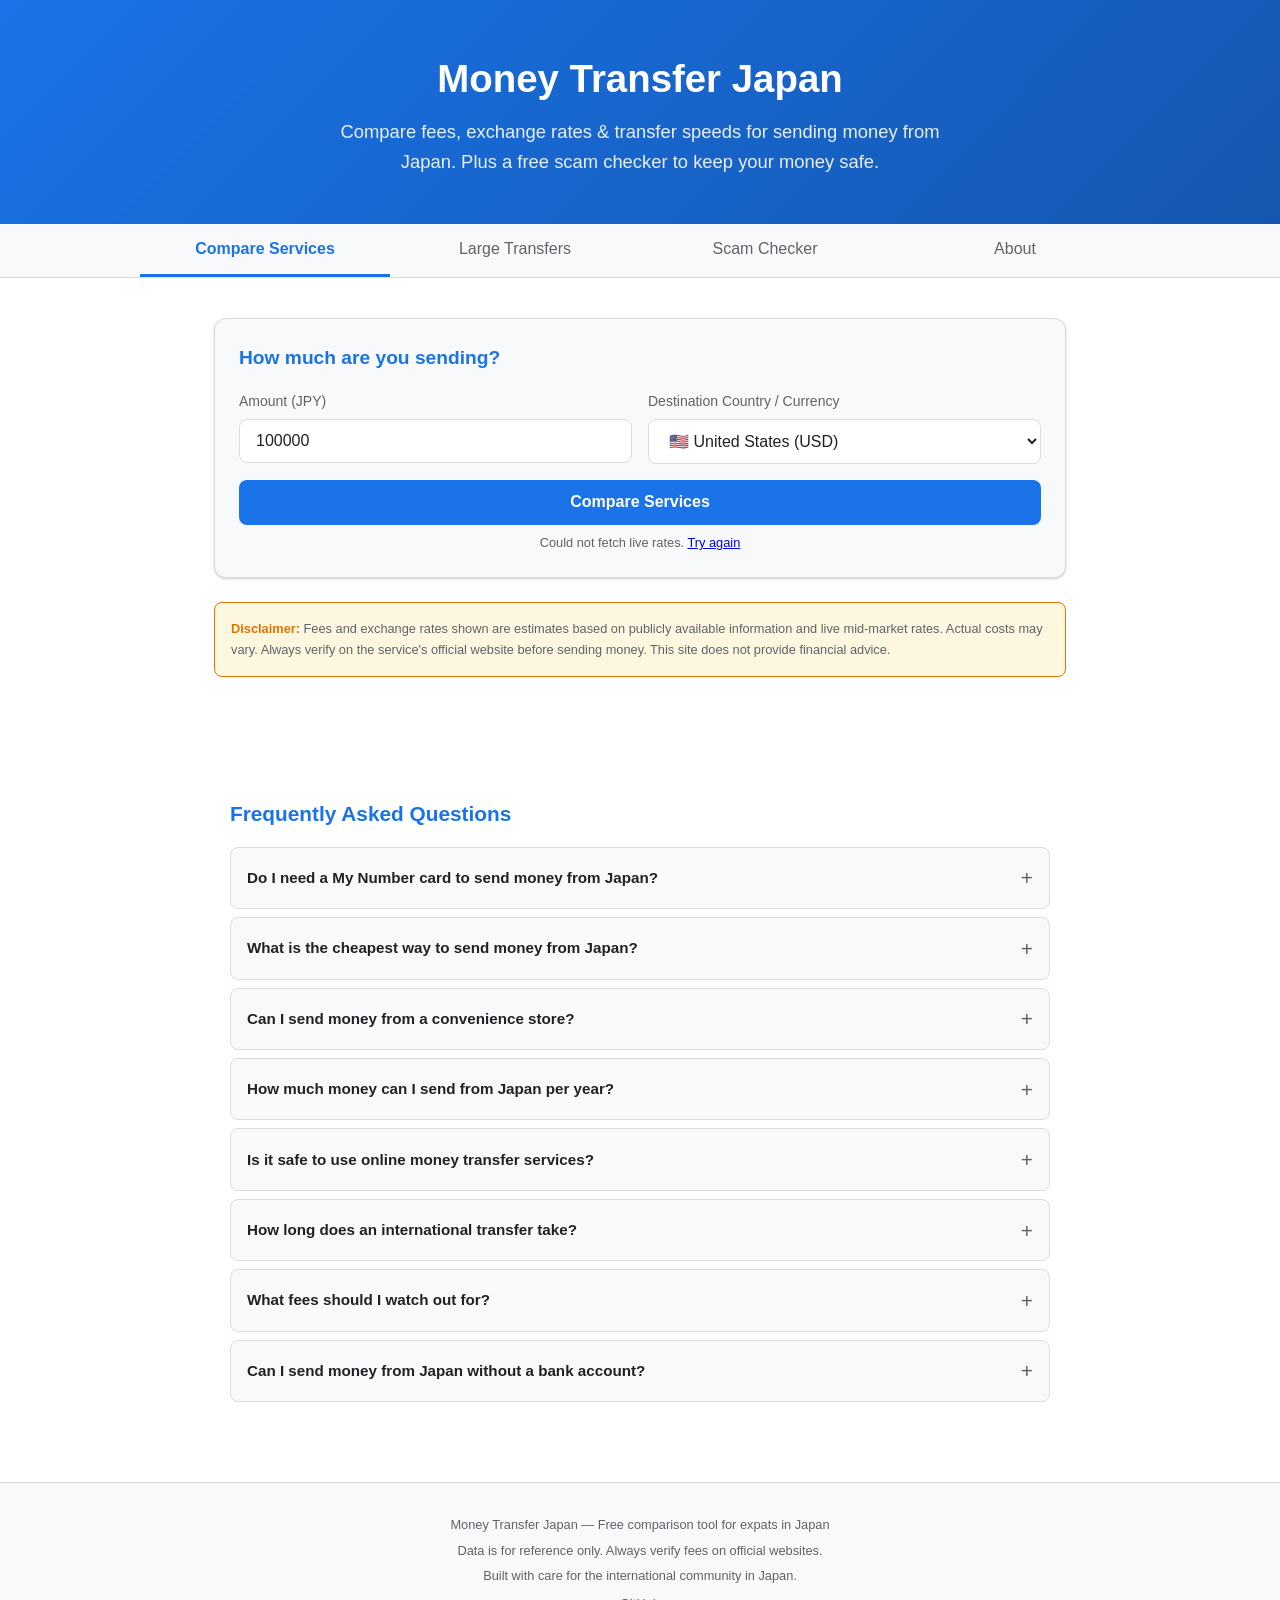
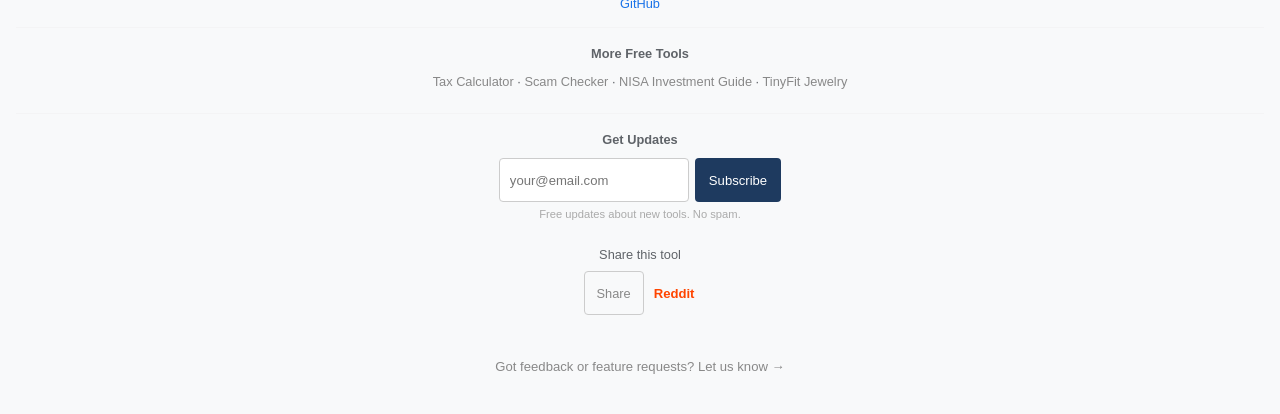
==== commit 3f41dad6: "Add TinyFit Jewelry cross-link to footer" ====
--- a/index.html
+++ b/index.html
@@ -183,7 +183,7 @@
           <li>Keep data updated based on official sources</li>
         </ul>
         <p style="color:var(--text-secondary);font-size:0.95rem;line-height:1.7;margin-top:1rem;">This tool is 100% free, with no ads and no tracking cookies. Built for the international community in Japan.</p>
-        <p style="color:var(--text-secondary);font-size:0.95rem;line-height:1.7;margin-top:1rem;"><strong>Contact:</strong> sendmoneyjapan@gmail.com</p>
+        <p style="color:var(--text-secondary);font-size:0.95rem;line-height:1.7;margin-top:1rem;"><strong>Contact:</strong> contact@sendmoneyjapan.com</p>
       </div>
     </div>
   </div>
@@ -206,7 +206,7 @@
     <p>Data is for reference only. Always verify fees on official websites.</p>
     <p>Built with care for the international community in Japan.</p>
     <p style="margin-top:0.5rem;"><a href="https://github.com/humancronadmin/money-transfer-japan" target="_blank" rel="noopener">GitHub</a></p>
-  <div style="text-align:center;padding:16px 12px 4px;font-size:0.82rem;color:#888;border-top:1px solid #e0e0e033;margin-top:12px;"><p style="margin-bottom:8px;font-weight:600;">More Free Tools</p><p style="margin-bottom:4px;"><a href="https://humancronadmin.github.io/japan-tax-calculator/" style="color:#888;text-decoration:none;">Tax Calculator</a> &middot; <a href="https://humancronadmin.github.io/japan-scam-checker/" style="color:#888;text-decoration:none;">Scam Checker</a> &middot; <a href="https://humancronadmin.github.io/nisa-investment-guide/" style="color:#888;text-decoration:none;">NISA Investment Guide</a></p></div><div style="text-align:center;padding:16px 12px 4px;font-size:0.82rem;color:#888;border-top:1px solid #e0e0e033;margin-top:12px;"><p style="margin-bottom:8px;font-weight:600;">Get Updates</p><form action="https://buttondown.com/api/emails/embed-subscribe/japandevtools" method="post" target="_blank" style="display:flex;gap:6px;justify-content:center;flex-wrap:wrap;max-width:360px;margin:0 auto;"><input type="email" name="email" placeholder="your@email.com" required style="padding:6px 10px;border:1px solid #ccc;border-radius:4px;font-size:0.82rem;min-width:180px;min-height:44px;"><button type="submit" style="padding:6px 14px;background:#1e3a5f;color:#fff;border:none;border-radius:4px;font-size:0.82rem;cursor:pointer;min-height:44px;">Subscribe</button></form><p style="margin-top:4px;font-size:0.7rem;color:#aaa;">Free updates about new tools. No spam.</p></div><div style="text-align:center;padding:12px 12px 4px;font-size:0.82rem;color:#888;"><p style="margin-bottom:6px;">Share this tool</p><p><button onclick="if(navigator.share){navigator.share({title:document.title,text:'Compare money transfer fees and rates from Japan',url:'https://sendmoneyjapan.com/'})}" style="background:none;border:1px solid #ccc;border-radius:4px;padding:4px 12px;font-size:0.8rem;cursor:pointer;color:#888;margin:0 4px;min-height:44px;">Share</button><a href="https://reddit.com/submit?url=https%3A//sendmoneyjapan.com/&title=Compare%20money%20transfer%20fees%20and%20rates%20from%20Japan" target="_blank" rel="noopener" style="color:#FF4500;text-decoration:none;font-weight:600;margin:0 6px;font-size:0.82rem;">Reddit</a></p></div>
+  <div style="text-align:center;padding:16px 12px 4px;font-size:0.82rem;color:#888;border-top:1px solid #e0e0e033;margin-top:12px;"><p style="margin-bottom:8px;font-weight:600;">More Free Tools</p><p style="margin-bottom:4px;"><a href="https://humancronadmin.github.io/japan-tax-calculator/" style="color:#888;text-decoration:none;">Tax Calculator</a> &middot; <a href="https://humancronadmin.github.io/japan-scam-checker/" style="color:#888;text-decoration:none;">Scam Checker</a> &middot; <a href="https://humancronadmin.github.io/nisa-investment-guide/" style="color:#888;text-decoration:none;">NISA Investment Guide</a> &middot; <a href="https://humancronadmin.github.io/tiny-fit-jewelry/" style="color:#888;text-decoration:none;">TinyFit Jewelry</a></p></div><div style="text-align:center;padding:16px 12px 4px;font-size:0.82rem;color:#888;border-top:1px solid #e0e0e033;margin-top:12px;"><p style="margin-bottom:8px;font-weight:600;">Get Updates</p><form action="https://buttondown.com/api/emails/embed-subscribe/japandevtools" method="post" target="_blank" style="display:flex;gap:6px;justify-content:center;flex-wrap:wrap;max-width:360px;margin:0 auto;"><input type="email" name="email" placeholder="your@email.com" required style="padding:6px 10px;border:1px solid #ccc;border-radius:4px;font-size:0.82rem;min-width:180px;min-height:44px;"><button type="submit" style="padding:6px 14px;background:#1e3a5f;color:#fff;border:none;border-radius:4px;font-size:0.82rem;cursor:pointer;min-height:44px;">Subscribe</button></form><p style="margin-top:4px;font-size:0.7rem;color:#aaa;">Free updates about new tools. No spam.</p></div><div style="text-align:center;padding:12px 12px 4px;font-size:0.82rem;color:#888;"><p style="margin-bottom:6px;">Share this tool</p><p><button onclick="if(navigator.share){navigator.share({title:document.title,text:'Compare money transfer fees and rates from Japan',url:'https://sendmoneyjapan.com/'})}" style="background:none;border:1px solid #ccc;border-radius:4px;padding:4px 12px;font-size:0.8rem;cursor:pointer;color:#888;margin:0 4px;min-height:44px;">Share</button><a href="https://reddit.com/submit?url=https%3A//sendmoneyjapan.com/&title=Compare%20money%20transfer%20fees%20and%20rates%20from%20Japan" target="_blank" rel="noopener" style="color:#FF4500;text-decoration:none;font-weight:600;margin:0 6px;font-size:0.82rem;">Reddit</a></p></div>
 <p style="text-align:center;margin-top:2rem;font-size:0.82rem;"><a href="https://japantool.featurebase.app" target="_blank" style="color:#888;text-decoration:none;">Got feedback or feature requests? Let us know &rarr;</a></p>
 </footer>
 
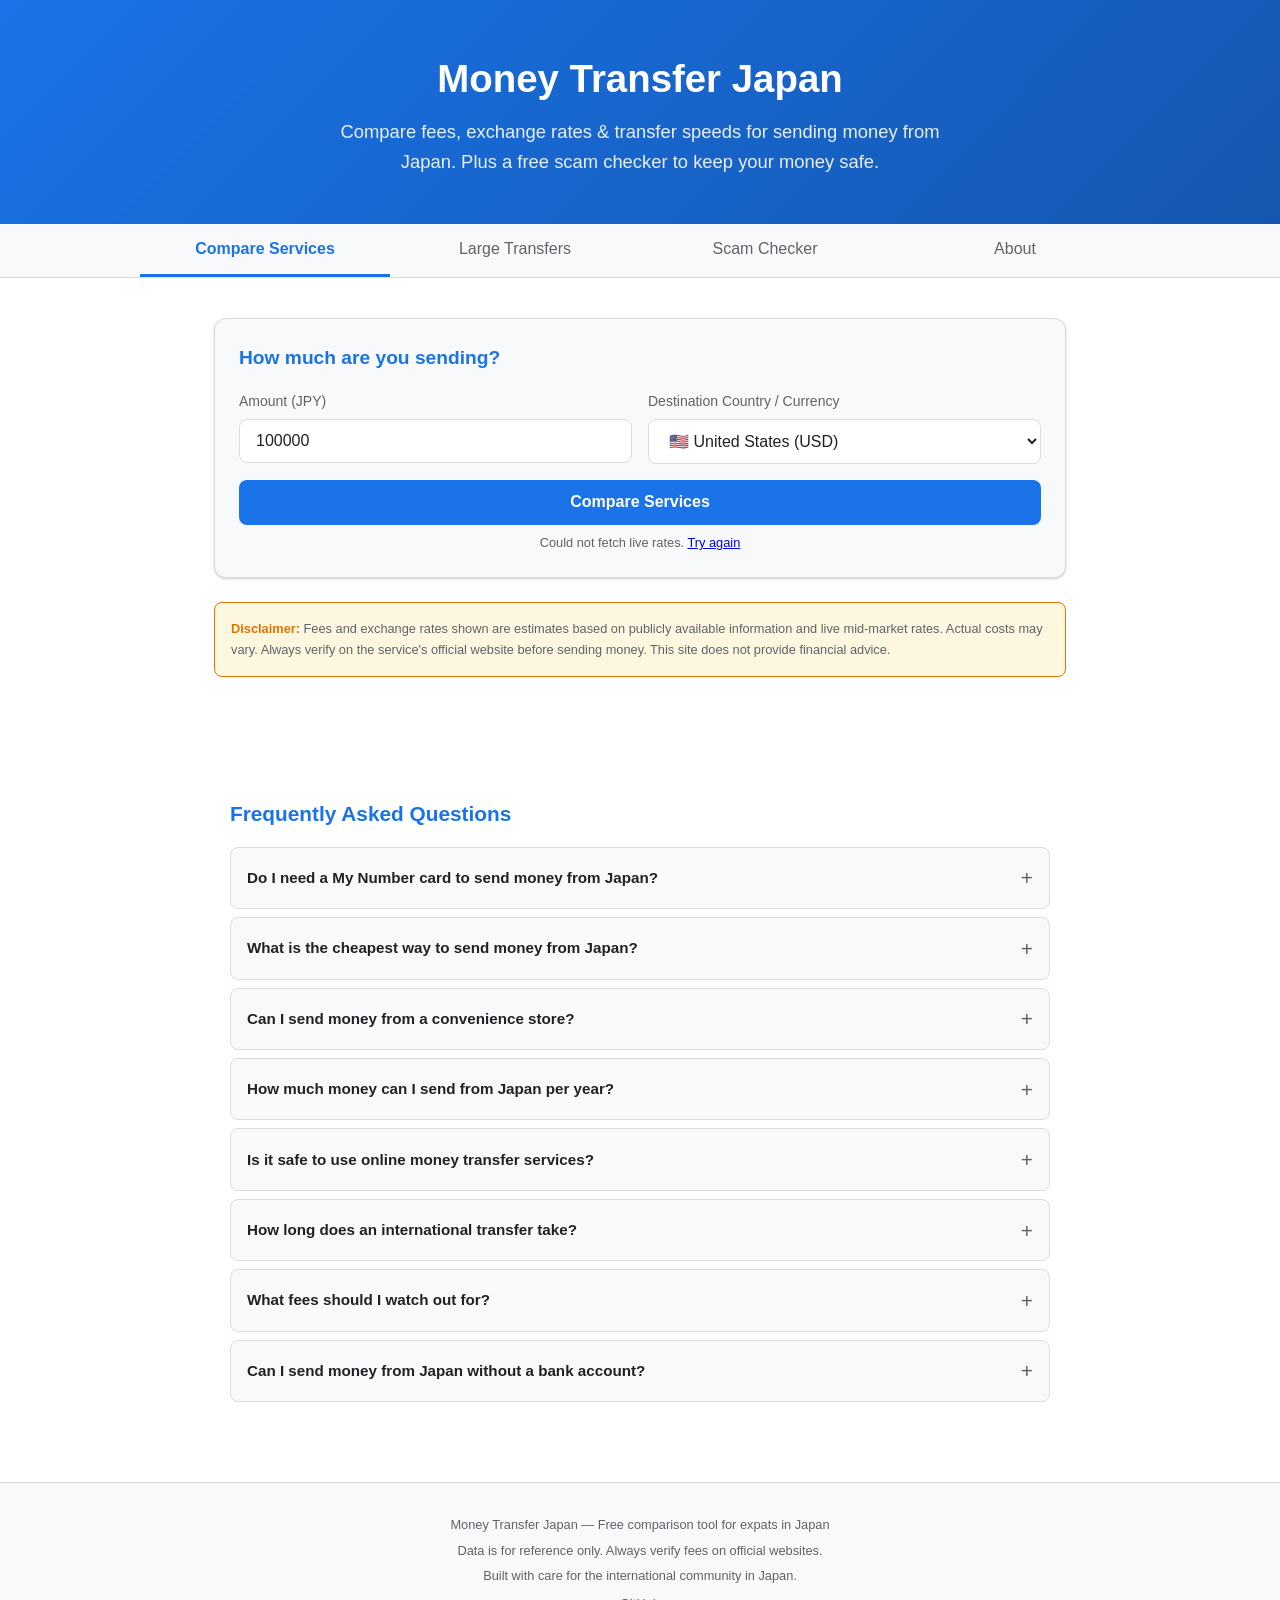
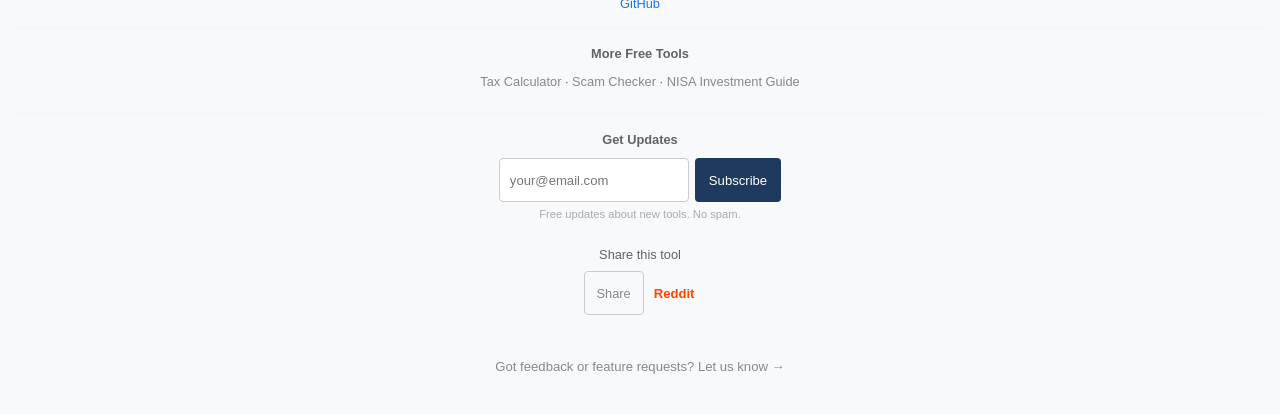
==== commit 352c7da5: "Revert "Add TinyFit Jewelry cross-link to footer" This reverts commit 3f41dad6dc4dd01de07535eaac77ab" ====
--- a/index.html
+++ b/index.html
@@ -206,7 +206,7 @@
     <p>Data is for reference only. Always verify fees on official websites.</p>
     <p>Built with care for the international community in Japan.</p>
     <p style="margin-top:0.5rem;"><a href="https://github.com/humancronadmin/money-transfer-japan" target="_blank" rel="noopener">GitHub</a></p>
-  <div style="text-align:center;padding:16px 12px 4px;font-size:0.82rem;color:#888;border-top:1px solid #e0e0e033;margin-top:12px;"><p style="margin-bottom:8px;font-weight:600;">More Free Tools</p><p style="margin-bottom:4px;"><a href="https://humancronadmin.github.io/japan-tax-calculator/" style="color:#888;text-decoration:none;">Tax Calculator</a> &middot; <a href="https://humancronadmin.github.io/japan-scam-checker/" style="color:#888;text-decoration:none;">Scam Checker</a> &middot; <a href="https://humancronadmin.github.io/nisa-investment-guide/" style="color:#888;text-decoration:none;">NISA Investment Guide</a> &middot; <a href="https://humancronadmin.github.io/tiny-fit-jewelry/" style="color:#888;text-decoration:none;">TinyFit Jewelry</a></p></div><div style="text-align:center;padding:16px 12px 4px;font-size:0.82rem;color:#888;border-top:1px solid #e0e0e033;margin-top:12px;"><p style="margin-bottom:8px;font-weight:600;">Get Updates</p><form action="https://buttondown.com/api/emails/embed-subscribe/japandevtools" method="post" target="_blank" style="display:flex;gap:6px;justify-content:center;flex-wrap:wrap;max-width:360px;margin:0 auto;"><input type="email" name="email" placeholder="your@email.com" required style="padding:6px 10px;border:1px solid #ccc;border-radius:4px;font-size:0.82rem;min-width:180px;min-height:44px;"><button type="submit" style="padding:6px 14px;background:#1e3a5f;color:#fff;border:none;border-radius:4px;font-size:0.82rem;cursor:pointer;min-height:44px;">Subscribe</button></form><p style="margin-top:4px;font-size:0.7rem;color:#aaa;">Free updates about new tools. No spam.</p></div><div style="text-align:center;padding:12px 12px 4px;font-size:0.82rem;color:#888;"><p style="margin-bottom:6px;">Share this tool</p><p><button onclick="if(navigator.share){navigator.share({title:document.title,text:'Compare money transfer fees and rates from Japan',url:'https://sendmoneyjapan.com/'})}" style="background:none;border:1px solid #ccc;border-radius:4px;padding:4px 12px;font-size:0.8rem;cursor:pointer;color:#888;margin:0 4px;min-height:44px;">Share</button><a href="https://reddit.com/submit?url=https%3A//sendmoneyjapan.com/&title=Compare%20money%20transfer%20fees%20and%20rates%20from%20Japan" target="_blank" rel="noopener" style="color:#FF4500;text-decoration:none;font-weight:600;margin:0 6px;font-size:0.82rem;">Reddit</a></p></div>
+  <div style="text-align:center;padding:16px 12px 4px;font-size:0.82rem;color:#888;border-top:1px solid #e0e0e033;margin-top:12px;"><p style="margin-bottom:8px;font-weight:600;">More Free Tools</p><p style="margin-bottom:4px;"><a href="https://humancronadmin.github.io/japan-tax-calculator/" style="color:#888;text-decoration:none;">Tax Calculator</a> &middot; <a href="https://humancronadmin.github.io/japan-scam-checker/" style="color:#888;text-decoration:none;">Scam Checker</a> &middot; <a href="https://humancronadmin.github.io/nisa-investment-guide/" style="color:#888;text-decoration:none;">NISA Investment Guide</a></p></div><div style="text-align:center;padding:16px 12px 4px;font-size:0.82rem;color:#888;border-top:1px solid #e0e0e033;margin-top:12px;"><p style="margin-bottom:8px;font-weight:600;">Get Updates</p><form action="https://buttondown.com/api/emails/embed-subscribe/japandevtools" method="post" target="_blank" style="display:flex;gap:6px;justify-content:center;flex-wrap:wrap;max-width:360px;margin:0 auto;"><input type="email" name="email" placeholder="your@email.com" required style="padding:6px 10px;border:1px solid #ccc;border-radius:4px;font-size:0.82rem;min-width:180px;min-height:44px;"><button type="submit" style="padding:6px 14px;background:#1e3a5f;color:#fff;border:none;border-radius:4px;font-size:0.82rem;cursor:pointer;min-height:44px;">Subscribe</button></form><p style="margin-top:4px;font-size:0.7rem;color:#aaa;">Free updates about new tools. No spam.</p></div><div style="text-align:center;padding:12px 12px 4px;font-size:0.82rem;color:#888;"><p style="margin-bottom:6px;">Share this tool</p><p><button onclick="if(navigator.share){navigator.share({title:document.title,text:'Compare money transfer fees and rates from Japan',url:'https://sendmoneyjapan.com/'})}" style="background:none;border:1px solid #ccc;border-radius:4px;padding:4px 12px;font-size:0.8rem;cursor:pointer;color:#888;margin:0 4px;min-height:44px;">Share</button><a href="https://reddit.com/submit?url=https%3A//sendmoneyjapan.com/&title=Compare%20money%20transfer%20fees%20and%20rates%20from%20Japan" target="_blank" rel="noopener" style="color:#FF4500;text-decoration:none;font-weight:600;margin:0 6px;font-size:0.82rem;">Reddit</a></p></div>
 <p style="text-align:center;margin-top:2rem;font-size:0.82rem;"><a href="https://japantool.featurebase.app" target="_blank" style="color:#888;text-decoration:none;">Got feedback or feature requests? Let us know &rarr;</a></p>
 </footer>
 
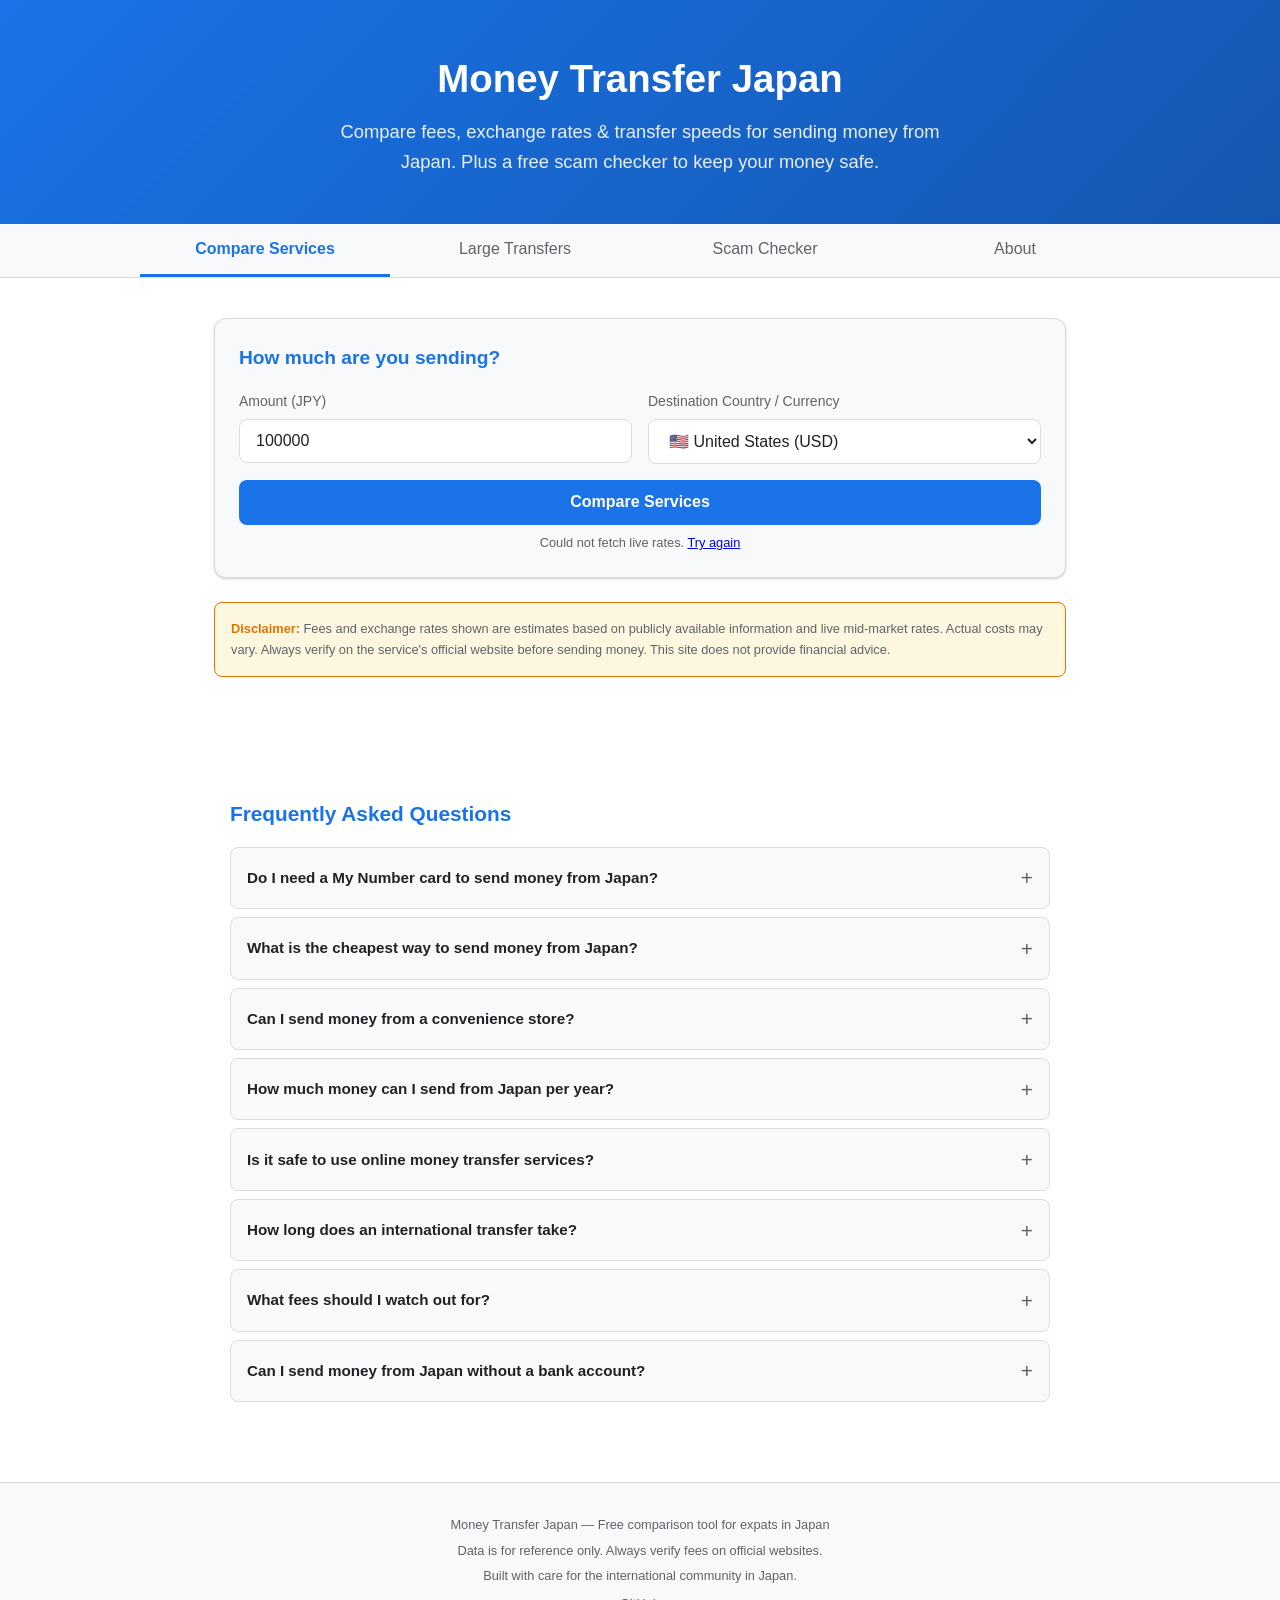
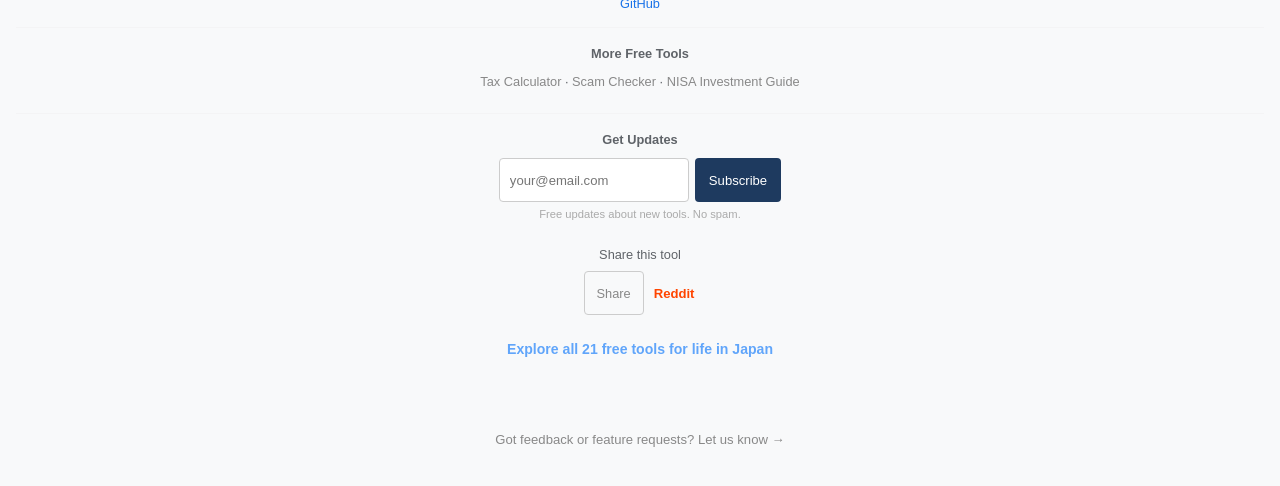
==== commit 2ad1fcaf: "Add cross-link to Japan Life Guide hub for tool discovery" ====
--- a/index.html
+++ b/index.html
@@ -1,224 +1,210 @@
-<!DOCTYPE html>
-<html lang="en">
-<head>
-<script type="text/javascript">
-    (function(c,l,a,r,i,t,y){
-        c[a]=c[a]||function(){(c[a].q=c[a].q||[]).push(arguments)};
-        t=l.createElement(r);t.async=1;t.src="https://www.clarity.ms/tag/"+i;
-        y=l.getElementsByTagName(r)[0];y.parentNode.insertBefore(t,y);
-    })(window, document, "clarity", "script", "w4mr6qi83a");
-</script>
-  <meta charset="UTF-8">
-  <meta name="viewport" content="width=device-width, initial-scale=1.0">
-  <link rel="sitemap" type="application/xml" href="/sitemap.xml">
-  <title>Money Transfer Japan — Compare Fees & Rates</title>
-  <meta name="description" content="Compare Wise, Revolut, SBI Remit, Western Union, SMBC Prestia, PayPal and more for sending money from Japan. See real-time fees, exchange rates, and check for scams. Free tool for expats in Japan.">
-  <meta name="keywords" content="money transfer Japan, send money from Japan, Wise Japan, Revolut Japan, remittance Japan, compare transfer fees, Japan expat, foreigner Japan banking">
-
-  <!-- OGP Tags -->
-  <meta property="og:title" content="Compare Money Transfer Services from Japan">
-  <meta property="og:description" content="Find the cheapest way to send money from Japan. Compare fees, exchange rates, and transfer speeds for Wise, Revolut, SBI Remit, Western Union, SMBC Prestia, PayPal and more.">
-  <meta property="og:type" content="website">
-  <meta property="og:url" content="https://sendmoneyjapan.com/">
-  <meta property="og:image" content="https://sendmoneyjapan.com/images/og-image.png">
-  <!-- Twitter Card -->
-  <meta name="twitter:card" content="summary_large_image">
-  <meta name="twitter:title" content="Compare Money Transfer Services from Japan">
-  <meta name="twitter:description" content="Find the cheapest way to send money from Japan. Compare fees, rates & check for scams.">
-  <meta name="twitter:image" content="https://sendmoneyjapan.com/images/og-image.png">
-
-  <!-- Canonical -->
-  <link rel="canonical" href="https://sendmoneyjapan.com/">
-
-  <!-- Favicon -->
-  <link rel="icon" href="favicon.svg" type="image/svg+xml">
-
-  <!-- PWA -->
-  <link rel="manifest" href="manifest.json">
-  <meta name="theme-color" content="#1a73e8">
-
-  <!-- JSON-LD Structured Data -->
-  <script type="application/ld+json">
-  {
-    "@context": "https://schema.org",
-    "@type": "WebApplication",
-    "name": "Money Transfer Japan",
-    "url": "https://sendmoneyjapan.com/",
-    "description": "Compare Wise, Revolut, SBI Remit and more for sending money from Japan. See real-time fees, exchange rates, and check for scams.",
-    "applicationCategory": "FinanceApplication",
-    "operatingSystem": "All",
-    "offers": {
-      "@type": "Offer",
-      "price": "0",
-      "priceCurrency": "JPY"
-    },
-    "browserRequirements": "Requires JavaScript"
-  }
-  </script>
-  <script type="application/ld+json">{"@context":"https://schema.org","@type":"FAQPage","mainEntity":[{"@type":"Question","name":"Do I need a My Number card to send money from Japan?","acceptedAnswer":{"@type":"Answer","text":"Yes for most bank transfers. Wise and Revolut require identity verification which includes My Number."}},{"@type":"Question","name":"What is the cheapest way to send money from Japan?","acceptedAnswer":{"@type":"Answer","text":"Depends on the amount. For small amounts (<¥50,000), SBI Remit or Western Union via Seven Bank. For larger amounts, Wise typically offers the best value due to mid-market rates."}},{"@type":"Question","name":"Can I send money from a convenience store?","acceptedAnswer":{"@type":"Answer","text":"Yes, SBI Remit supports convenience store payments. Western Union works through Seven Bank ATMs available at 7-Eleven stores 24/7."}},{"@type":"Question","name":"How much money can I send from Japan per year?","acceptedAnswer":{"@type":"Answer","text":"There is no strict annual limit, but transfers over ¥1,000,000 require reporting to the Bank of Japan. Individual services may have their own limits."}},{"@type":"Question","name":"Is it safe to use online money transfer services?","acceptedAnswer":{"@type":"Answer","text":"Yes, services like Wise, Revolut, and SBI Remit are regulated and licensed. Always verify you're using the official website. Check our Scam Checker tab if you're unsure."}},{"@type":"Question","name":"How long does an international transfer take?","acceptedAnswer":{"@type":"Answer","text":"Typically 0-5 business days depending on the service and destination. Wise and SBI Remit are usually fastest (same day to 2 days). Bank transfers (SWIFT) take 3-7 days."}},{"@type":"Question","name":"What fees should I watch out for?","acceptedAnswer":{"@type":"Answer","text":"Transfer fee, exchange rate markup, and intermediary bank fees. Our comparison tool shows the first two. Intermediary fees (¥2,000-5,000) may apply for SWIFT transfers."}},{"@type":"Question","name":"Can I send money from Japan without a bank account?","acceptedAnswer":{"@type":"Answer","text":"Western Union via Seven Bank ATM doesn't require a Japanese bank account. PayPal only requires a PayPal account."}}]}</script>
-
-  <link rel="stylesheet" href="css/style.css">
-<!-- Google Analytics 4 -->
-<script async src="https://www.googletagmanager.com/gtag/js?id=G-H1N5PR9Y0H"></script>
-<script>
-  window.dataLayer = window.dataLayer || [];
-  function gtag(){dataLayer.push(arguments);}
-  gtag('js', new Date());
-  gtag('config', 'G-H1N5PR9Y0H');
-</script>
-</head>
-<body>
-
-  <!-- Header -->
-  <header class="header">
-    <h1>Money Transfer Japan</h1>
-    <p>Compare fees, exchange rates &amp; transfer speeds for sending money from Japan. Plus a free scam checker to keep your money safe.</p>
-  </header>
-
-  <!-- Navigation Tabs -->
-  <nav class="nav-tabs">
-    <button class="nav-tab active" data-section="compare-section">Compare Services</button>
-    <button class="nav-tab" data-section="large-section">Large Transfers</button>
-    <button class="nav-tab" data-section="scam-section">Scam Checker</button>
-    <button class="nav-tab" data-section="about-section">About</button>
-  </nav>
-
-  <!-- Section 1: Compare Services -->
-  <div id="compare-section" class="section active">
-    <div class="container">
-
-      <!-- Input Card -->
-      <div class="input-card">
-        <h2>How much are you sending?</h2>
-        <div class="form-row">
-          <div class="form-group">
-            <label for="amount">Amount (JPY)</label>
-            <input type="number" id="amount" placeholder="e.g. 100000" min="1" step="1000" value="100000">
-          </div>
-          <div class="form-group">
-            <label for="currency">Destination Country / Currency</label>
-            <select id="currency">
-              <!-- Populated by JS -->
-            </select>
-          </div>
-        </div>
-        <button id="compare-btn" class="btn-primary">Compare Services</button>
-        <div id="rate-info" class="rate-info">Loading exchange rates...</div>
-      </div>
-
-      <!-- Disclaimer -->
-      <div class="disclaimer">
-        <strong>Disclaimer:</strong> Fees and exchange rates shown are estimates based on publicly available information and live mid-market rates. Actual costs may vary. Always verify on the service's official website before sending money. This site does not provide financial advice.
-      </div>
-
-      <!-- Results -->
-      <div id="results-area" class="results-area" style="display:none;">
-        <div class="results-header">
-          <h2>Comparison Results</h2>
-          <select id="sort-by" class="sort-select">
-            <option value="recipient_amount">Best Value (Most Received)</option>
-            <option value="fee">Lowest Fee</option>
-            <option value="speed">Fastest</option>
-          </select>
-        </div>
-        <div id="results"></div>
-      </div>
-
-    </div>
-  </div>
-
-  <!-- Section 2: Large Transfers Guide -->
-  <div id="large-section" class="section">
-    <div class="container">
-      <div class="input-card">
-        <h2>Sending a Large Amount from Overseas to Japan?</h2>
-        <p style="color:var(--text-secondary);font-size:0.95rem;margin-bottom:1rem;">Transferring over 1,000,000 JPY requires extra planning. Here's what you need to know about fees, tax reporting, and the best strategy for your situation.</p>
-      </div>
-      <div id="large-tips"></div>
-      <div class="disclaimer">
-        <strong>Important:</strong> This is general guidance, not legal or tax advice. For transfers over 30,000,000 JPY or complex tax situations, consult a licensed tax accountant (zeirishi) in Japan.
-      </div>
-    </div>
-  </div>
-
-  <!-- Section 3: Scam Checker -->
-  <div id="scam-section" class="section">
-    <div class="container">
-
-      <div class="input-card">
-        <h2>Is this a scam? Check here.</h2>
-        <p style="margin-bottom:1rem;color:var(--text-secondary);font-size:0.9rem;">
-          Describe the situation or paste the message you received. We'll check it against known scam patterns targeting foreigners in Japan.
-        </p>
-        <div class="scam-input-area">
-          <textarea id="scam-input" placeholder="Example: Someone on LINE says I won a lottery and need to pay a processing fee to claim the prize..."></textarea>
-        </div>
-        <button id="scam-check-btn" class="btn-primary">Check for Scams</button>
-      </div>
-
-      <!-- Scam Results -->
-      <div id="scam-results"></div>
-
-      <!-- Common Scams Reference -->
-      <div class="common-scams">
-        <h2>Common Scams Targeting Foreigners in Japan</h2>
-        <div id="common-scams-list"></div>
-      </div>
-
-    </div>
-  </div>
-
-  <!-- Section 4: About -->
-  <div id="about-section" class="section">
-    <div class="container">
-      <div class="input-card">
-        <h2>About Send Money Japan</h2>
-        <p style="color:var(--text-secondary);font-size:0.95rem;line-height:1.7;">Send Money Japan is a free comparison tool that helps foreign residents in Japan find the cheapest and fastest way to send money internationally.</p>
-        <p style="color:var(--text-secondary);font-size:0.95rem;line-height:1.7;margin-top:1rem;">We compare fees, exchange rates, and transfer speeds across major services available in Japan — from fintech apps like Wise to traditional banks like SMBC Prestia and Japan Post.</p>
-        <p style="color:var(--text-secondary);font-size:0.95rem;line-height:1.7;margin-top:1rem;"><strong>What we do:</strong></p>
-        <ul style="color:var(--text-secondary);font-size:0.9rem;line-height:1.8;padding-left:1.2rem;">
-          <li>Show real-time mid-market exchange rates</li>
-          <li>Calculate actual fees for each service</li>
-          <li>Check for scams targeting foreigners in Japan</li>
-          <li>Keep data updated based on official sources</li>
-        </ul>
-        <p style="color:var(--text-secondary);font-size:0.95rem;line-height:1.7;margin-top:1rem;">This tool is 100% free, with no ads and no tracking cookies. Built for the international community in Japan.</p>
-        <p style="color:var(--text-secondary);font-size:0.95rem;line-height:1.7;margin-top:1rem;"><strong>Contact:</strong> contact@sendmoneyjapan.com</p>
-      </div>
-    </div>
-  </div>
-
-  <!-- FAQ Section -->
-  <section class="faq-section"><div class="container"><h2 class="faq-title">Frequently Asked Questions</h2>
-<details class="faq-item"><summary>Do I need a My Number card to send money from Japan?</summary><p>Yes for most bank transfers. Wise and Revolut require identity verification which includes My Number.</p></details>
-<details class="faq-item"><summary>What is the cheapest way to send money from Japan?</summary><p>Depends on the amount. For small amounts (&lt;&#165;50,000), SBI Remit or Western Union via Seven Bank. For larger amounts, Wise typically offers the best value due to mid-market rates.</p></details>
-<details class="faq-item"><summary>Can I send money from a convenience store?</summary><p>Yes, SBI Remit supports convenience store payments. Western Union works through Seven Bank ATMs available at 7-Eleven stores 24/7.</p></details>
-<details class="faq-item"><summary>How much money can I send from Japan per year?</summary><p>There is no strict annual limit, but transfers over &#165;1,000,000 require reporting to the Bank of Japan. Individual services may have their own limits.</p></details>
-<details class="faq-item"><summary>Is it safe to use online money transfer services?</summary><p>Yes, services like Wise, Revolut, and SBI Remit are regulated and licensed. Always verify you're using the official website. Check our Scam Checker tab if you're unsure.</p></details>
-<details class="faq-item"><summary>How long does an international transfer take?</summary><p>Typically 0-5 business days depending on the service and destination. Wise and SBI Remit are usually fastest (same day to 2 days). Bank transfers (SWIFT) take 3-7 days.</p></details>
-<details class="faq-item"><summary>What fees should I watch out for?</summary><p>Transfer fee, exchange rate markup, and intermediary bank fees. Our comparison tool shows the first two. Intermediary fees (&#165;2,000-5,000) may apply for SWIFT transfers.</p></details>
-<details class="faq-item"><summary>Can I send money from Japan without a bank account?</summary><p>Western Union via Seven Bank ATM doesn't require a Japanese bank account. PayPal only requires a PayPal account.</p></details>
-</div></section>
-
-  <!-- Footer -->
-  <footer class="footer">
-    <p>Money Transfer Japan &mdash; Free comparison tool for expats in Japan</p>
-    <p>Data is for reference only. Always verify fees on official websites.</p>
-    <p>Built with care for the international community in Japan.</p>
-    <p style="margin-top:0.5rem;"><a href="https://github.com/humancronadmin/money-transfer-japan" target="_blank" rel="noopener">GitHub</a></p>
-  <div style="text-align:center;padding:16px 12px 4px;font-size:0.82rem;color:#888;border-top:1px solid #e0e0e033;margin-top:12px;"><p style="margin-bottom:8px;font-weight:600;">More Free Tools</p><p style="margin-bottom:4px;"><a href="https://humancronadmin.github.io/japan-tax-calculator/" style="color:#888;text-decoration:none;">Tax Calculator</a> &middot; <a href="https://humancronadmin.github.io/japan-scam-checker/" style="color:#888;text-decoration:none;">Scam Checker</a> &middot; <a href="https://humancronadmin.github.io/nisa-investment-guide/" style="color:#888;text-decoration:none;">NISA Investment Guide</a></p></div><div style="text-align:center;padding:16px 12px 4px;font-size:0.82rem;color:#888;border-top:1px solid #e0e0e033;margin-top:12px;"><p style="margin-bottom:8px;font-weight:600;">Get Updates</p><form action="https://buttondown.com/api/emails/embed-subscribe/japandevtools" method="post" target="_blank" style="display:flex;gap:6px;justify-content:center;flex-wrap:wrap;max-width:360px;margin:0 auto;"><input type="email" name="email" placeholder="your@email.com" required style="padding:6px 10px;border:1px solid #ccc;border-radius:4px;font-size:0.82rem;min-width:180px;min-height:44px;"><button type="submit" style="padding:6px 14px;background:#1e3a5f;color:#fff;border:none;border-radius:4px;font-size:0.82rem;cursor:pointer;min-height:44px;">Subscribe</button></form><p style="margin-top:4px;font-size:0.7rem;color:#aaa;">Free updates about new tools. No spam.</p></div><div style="text-align:center;padding:12px 12px 4px;font-size:0.82rem;color:#888;"><p style="margin-bottom:6px;">Share this tool</p><p><button onclick="if(navigator.share){navigator.share({title:document.title,text:'Compare money transfer fees and rates from Japan',url:'https://sendmoneyjapan.com/'})}" style="background:none;border:1px solid #ccc;border-radius:4px;padding:4px 12px;font-size:0.8rem;cursor:pointer;color:#888;margin:0 4px;min-height:44px;">Share</button><a href="https://reddit.com/submit?url=https%3A//sendmoneyjapan.com/&title=Compare%20money%20transfer%20fees%20and%20rates%20from%20Japan" target="_blank" rel="noopener" style="color:#FF4500;text-decoration:none;font-weight:600;margin:0 6px;font-size:0.82rem;">Reddit</a></p></div>
-<p style="text-align:center;margin-top:2rem;font-size:0.82rem;"><a href="https://japantool.featurebase.app" target="_blank" style="color:#888;text-decoration:none;">Got feedback or feature requests? Let us know &rarr;</a></p>
-</footer>
-
-  <script src="js/app.js"></script>
-  <script src="js/scam-checker.js"></script>
-  <script src="js/large-transfers.js"></script>
-  <script>if('serviceWorker' in navigator){navigator.serviceWorker.register('sw.js');}</script>
-
-<!-- feedback-prompt-start -->
-<style>#fb-prompt{position:fixed;bottom:0;left:0;right:0;background:#1a1a2e;color:#fff;padding:12px 20px;display:none;align-items:center;justify-content:center;gap:12px;font-size:14px;z-index:9999;box-shadow:0 -2px 8px rgba(0,0,0,.2);font-family:system-ui,sans-serif}#fb-prompt button{border:none;padding:6px 16px;border-radius:16px;cursor:pointer;font-size:13px}#fb-yes{background:#4CAF50;color:#fff}#fb-no{background:#ff5252;color:#fff}#fb-close{background:none;color:#aaa;font-size:18px;padding:2px 8px}#fb-msg{color:#ccc;font-size:13px}#fb-msg a{color:#64b5f6;text-decoration:underline}</style>
-<div id="fb-prompt"><span id="fb-q">Was this helpful?</span><span id="fb-msg" style="display:none"></span><button id="fb-yes" onclick="fbYes()">Yes</button><button id="fb-no" onclick="fbNo()">Not really</button><button id="fb-close" onclick="fbDismiss()">&times;</button></div>
-<script>!function(){var k='fb_'+location.pathname;if(localStorage.getItem(k))return;setTimeout(function(){var p=document.getElementById('fb-prompt');if(p)p.style.display='flex'},45000)}();function fbDismiss(){document.getElementById('fb-prompt').style.display='none';localStorage.setItem('fb_'+location.pathname,'1')}function fbYes(){var q=document.getElementById('fb-q'),m=document.getElementById('fb-msg'),y=document.getElementById('fb-yes'),n=document.getElementById('fb-no');q.style.display='none';y.style.display='none';n.style.display='none';m.innerHTML='Glad to hear it! Know someone who could use this? Share the link.';m.style.display='inline';setTimeout(fbDismiss,5000)}function fbNo(){var q=document.getElementById('fb-q'),m=document.getElementById('fb-msg'),y=document.getElementById('fb-yes'),n=document.getElementById('fb-no');q.style.display='none';y.style.display='none';n.style.display='none';m.innerHTML='Tell us what\'s missing \u2192 <a href="https://japantool.featurebase.app" target="_blank">Give feedback</a>';m.style.display='inline';setTimeout(fbDismiss,8000)}</script>
-<!-- feedback-prompt-end -->
-</body>
-</html>
+<!DOCTYPE html>
+<html lang="en">
+<head>
+<script type="text/javascript">
+ (function(c,l,a,r,i,t,y){
+ c[a]=c[a]||function(){(c[a].q=c[a].q||[]).push(arguments)};
+ t=l.createElement(r);t.async=1;t.src="https://www.clarity.ms/tag/"+i;
+ y=l.getElementsByTagName(r)[0];y.parentNode.insertBefore(t,y);
+ })(window, document, "clarity", "script", "w4mr6qi83a");
+</script>
+ <meta charset="UTF-8">
+ <meta name="viewport" content="width=device-width, initial-scale=1.0">
+ <link rel="sitemap" type="application/xml" href="/sitemap.xml">
+ <title>Money Transfer Japan — Compare Fees & Rates</title>
+ <meta name="description" content="Compare Wise, Revolut, SBI Remit, Western Union, SMBC Prestia, PayPal and more for sending money from Japan. See real-time fees, exchange rates, and check for scams. Free tool for expats in Japan.">
+ <meta name="keywords" content="money transfer Japan, send money from Japan, Wise Japan, Revolut Japan, remittance Japan, compare transfer fees, Japan expat, foreigner Japan banking">
+
+ <!-- OGP Tags -->
+ <meta property="og:title" content="Compare Money Transfer Services from Japan">
+ <meta property="og:description" content="Find the cheapest way to send money from Japan. Compare fees, exchange rates, and transfer speeds for Wise, Revolut, SBI Remit, Western Union, SMBC Prestia, PayPal and more.">
+ <meta property="og:type" content="website">
+ <meta property="og:url" content="https://sendmoneyjapan.com/">
+ <meta property="og:image" content="https://sendmoneyjapan.com/images/og-image.png">
+ <!-- Twitter Card -->
+ <meta name="twitter:card" content="summary_large_image">
+ <meta name="twitter:title" content="Compare Money Transfer Services from Japan">
+ <meta name="twitter:description" content="Find the cheapest way to send money from Japan. Compare fees, rates & check for scams.">
+ <meta name="twitter:image" content="https://sendmoneyjapan.com/images/og-image.png">
+
+ <!-- Canonical -->
+ <link rel="canonical" href="https://sendmoneyjapan.com/">
+
+ <!-- Favicon -->
+ <link rel="icon" href="favicon.svg" type="image/svg+xml">
+
+ <!-- PWA -->
+ <link rel="manifest" href="manifest.json">
+ <meta name="theme-color" content="#1a73e8">
+
+ <!-- JSON-LD Structured Data -->
+
+ <link rel="stylesheet" href="css/style.css">
+<!-- Google Analytics 4 -->
+<script async src="https://www.googletagmanager.com/gtag/js?id=G-H1N5PR9Y0H"></script>
+<script>
+ window.dataLayer = window.dataLayer || [];
+ function gtag(){dataLayer.push(arguments);}
+ gtag('js', new Date());
+ gtag('config', 'G-H1N5PR9Y0H');
+</script>
+
+<script type="application/ld+json">{"@context":"https://schema.org","@type":"WebSite","name":"Money Transfer Japan","url":"https://humancronadmin.github.io/money-transfer-japan/","description":"Money Transfer Japan - international money transfers, remittance, Wise, Revolut, Sony Bank, sending money from/to Japan","inLanguage":"en","potentialAction":{"@type":"SearchAction","target":{"@type":"EntryPoint","urlTemplate":"https://humancronadmin.github.io/money-transfer-japan/?q={search_term_string}"},"query-input":"required name=search_term_string"}}</script>
+<script type="application/ld+json">{"@context":"https://schema.org","@type":"BreadcrumbList","itemListElement":[{"@type":"ListItem","position":1,"name":"Home","item":"https://humancronadmin.github.io/money-transfer-japan/"}]}</script>
+</head>
+<body>
+
+ <!-- Header -->
+ <header class="header">
+ <h1>Money Transfer Japan</h1>
+ <p>Compare fees, exchange rates &amp; transfer speeds for sending money from Japan. Plus a free scam checker to keep your money safe.</p>
+ </header>
+
+ <!-- Navigation Tabs -->
+ <nav class="nav-tabs">
+ <button class="nav-tab active" data-section="compare-section">Compare Services</button>
+ <button class="nav-tab" data-section="large-section">Large Transfers</button>
+ <button class="nav-tab" data-section="scam-section">Scam Checker</button>
+ <button class="nav-tab" data-section="about-section">About</button>
+ </nav>
+
+ <!-- Section 1: Compare Services -->
+ <div id="compare-section" class="section active">
+ <div class="container">
+
+ <!-- Input Card -->
+ <div class="input-card">
+ <h2>How much are you sending?</h2>
+ <div class="form-row">
+ <div class="form-group">
+ <label for="amount">Amount (JPY)</label>
+ <input type="number" id="amount" placeholder="e.g. 100000" min="1" step="1000" value="100000">
+ </div>
+ <div class="form-group">
+ <label for="currency">Destination Country / Currency</label>
+ <select id="currency">
+ <!-- Populated by JS -->
+ </select>
+ </div>
+ </div>
+ <button id="compare-btn" class="btn-primary">Compare Services</button>
+ <div id="rate-info" class="rate-info">Loading exchange rates...</div>
+ </div>
+
+ <!-- Disclaimer -->
+ <div class="disclaimer">
+ <strong>Disclaimer:</strong> Fees and exchange rates shown are estimates based on publicly available information and live mid-market rates. Actual costs may vary. Always verify on the service's official website before sending money. This site does not provide financial advice.
+ </div>
+
+ <!-- Results -->
+ <div id="results-area" class="results-area" style="display:none;">
+ <div class="results-header">
+ <h2>Comparison Results</h2>
+ <select id="sort-by" class="sort-select">
+ <option value="recipient_amount">Best Value (Most Received)</option>
+ <option value="fee">Lowest Fee</option>
+ <option value="speed">Fastest</option>
+ </select>
+ </div>
+ <div id="results"></div>
+ </div>
+
+ </div>
+ </div>
+
+ <!-- Section 2: Large Transfers Guide -->
+ <div id="large-section" class="section">
+ <div class="container">
+ <div class="input-card">
+ <h2>Sending a Large Amount from Overseas to Japan?</h2>
+ <p style="color:var(--text-secondary);font-size:0.95rem;margin-bottom:1rem;">Transferring over 1,000,000 JPY requires extra planning. Here's what you need to know about fees, tax reporting, and the best strategy for your situation.</p>
+ </div>
+ <div id="large-tips"></div>
+ <div class="disclaimer">
+ <strong>Important:</strong> This is general guidance, not legal or tax advice. For transfers over 30,000,000 JPY or complex tax situations, consult a licensed tax accountant (zeirishi) in Japan.
+ </div>
+ </div>
+ </div>
+
+ <!-- Section 3: Scam Checker -->
+ <div id="scam-section" class="section">
+ <div class="container">
+
+ <div class="input-card">
+ <h2>Is this a scam? Check here.</h2>
+ <p style="margin-bottom:1rem;color:var(--text-secondary);font-size:0.9rem;">
+ Describe the situation or paste the message you received. We'll check it against known scam patterns targeting foreigners in Japan.
+ </p>
+ <div class="scam-input-area">
+ <textarea id="scam-input" placeholder="Example: Someone on LINE says I won a lottery and need to pay a processing fee to claim the prize..."></textarea>
+ </div>
+ <button id="scam-check-btn" class="btn-primary">Check for Scams</button>
+ </div>
+
+ <!-- Scam Results -->
+ <div id="scam-results"></div>
+
+ <!-- Common Scams Reference -->
+ <div class="common-scams">
+ <h2>Common Scams Targeting Foreigners in Japan</h2>
+ <div id="common-scams-list"></div>
+ </div>
+
+ </div>
+ </div>
+
+ <!-- Section 4: About -->
+ <div id="about-section" class="section">
+ <div class="container">
+ <div class="input-card">
+ <h2>About Send Money Japan</h2>
+ <p style="color:var(--text-secondary);font-size:0.95rem;line-height:1.7;">Send Money Japan is a free comparison tool that helps foreign residents in Japan find the cheapest and fastest way to send money internationally.</p>
+ <p style="color:var(--text-secondary);font-size:0.95rem;line-height:1.7;margin-top:1rem;">We compare fees, exchange rates, and transfer speeds across major services available in Japan — from fintech apps like Wise to traditional banks like SMBC Prestia and Japan Post.</p>
+ <p style="color:var(--text-secondary);font-size:0.95rem;line-height:1.7;margin-top:1rem;"><strong>What we do:</strong></p>
+ <ul style="color:var(--text-secondary);font-size:0.9rem;line-height:1.8;padding-left:1.2rem;">
+ <li>Show real-time mid-market exchange rates</li>
+ <li>Calculate actual fees for each service</li>
+ <li>Check for scams targeting foreigners in Japan</li>
+ <li>Keep data updated based on official sources</li>
+ </ul>
+ <p style="color:var(--text-secondary);font-size:0.95rem;line-height:1.7;margin-top:1rem;">This tool is 100% free, with no ads and no tracking cookies. Built for the international community in Japan.</p>
+ <p style="color:var(--text-secondary);font-size:0.95rem;line-height:1.7;margin-top:1rem;"><strong>Contact:</strong> contact@sendmoneyjapan.com</p>
+ </div>
+ </div>
+ </div>
+
+ <!-- FAQ Section -->
+ <section class="faq-section"><div class="container"><h2 class="faq-title">Frequently Asked Questions</h2>
+<details class="faq-item"><summary>Do I need a My Number card to send money from Japan?</summary><p>Yes for most bank transfers. Wise and Revolut require identity verification which includes My Number.</p></details>
+<details class="faq-item"><summary>What is the cheapest way to send money from Japan?</summary><p>Depends on the amount. For small amounts (&lt;&#165;50,000), SBI Remit or Western Union via Seven Bank. For larger amounts, Wise typically offers the best value due to mid-market rates.</p></details>
+<details class="faq-item"><summary>Can I send money from a convenience store?</summary><p>Yes, SBI Remit supports convenience store payments. Western Union works through Seven Bank ATMs available at 7-Eleven stores 24/7.</p></details>
+<details class="faq-item"><summary>How much money can I send from Japan per year?</summary><p>There is no strict annual limit, but transfers over &#165;1,000,000 require reporting to the Bank of Japan. Individual services may have their own limits.</p></details>
+<details class="faq-item"><summary>Is it safe to use online money transfer services?</summary><p>Yes, services like Wise, Revolut, and SBI Remit are regulated and licensed. Always verify you're using the official website. Check our Scam Checker tab if you're unsure.</p></details>
+<details class="faq-item"><summary>How long does an international transfer take?</summary><p>Typically 0-5 business days depending on the service and destination. Wise and SBI Remit are usually fastest (same day to 2 days). Bank transfers (SWIFT) take 3-7 days.</p></details>
+<details class="faq-item"><summary>What fees should I watch out for?</summary><p>Transfer fee, exchange rate markup, and intermediary bank fees. Our comparison tool shows the first two. Intermediary fees (&#165;2,000-5,000) may apply for SWIFT transfers.</p></details>
+<details class="faq-item"><summary>Can I send money from Japan without a bank account?</summary><p>Western Union via Seven Bank ATM doesn't require a Japanese bank account. PayPal only requires a PayPal account.</p></details>
+</div></section>
+
+ <!-- Footer -->
+ <footer class="footer">
+ <p>Money Transfer Japan &mdash; Free comparison tool for expats in Japan</p>
+ <p>Data is for reference only. Always verify fees on official websites.</p>
+ <p>Built with care for the international community in Japan.</p>
+ <p style="margin-top:0.5rem;"><a href="https://github.com/humancronadmin/money-transfer-japan" target="_blank" rel="noopener">GitHub</a></p>
+ <div style="text-align:center;padding:16px 12px 4px;font-size:0.82rem;color:#888;border-top:1px solid #e0e0e033;margin-top:12px;"><p style="margin-bottom:8px;font-weight:600;">More Free Tools</p><p style="margin-bottom:4px;"><a href="https://humancronadmin.github.io/japan-tax-calculator/" style="color:#888;text-decoration:none;">Tax Calculator</a> &middot; <a href="https://humancronadmin.github.io/japan-scam-checker/" style="color:#888;text-decoration:none;">Scam Checker</a> &middot; <a href="https://humancronadmin.github.io/nisa-investment-guide/" style="color:#888;text-decoration:none;">NISA Investment Guide</a></p></div><div style="text-align:center;padding:16px 12px 4px;font-size:0.82rem;color:#888;border-top:1px solid #e0e0e033;margin-top:12px;"><p style="margin-bottom:8px;font-weight:600;">Get Updates</p><form action="https://buttondown.com/api/emails/embed-subscribe/japandevtools" method="post" target="_blank" style="display:flex;gap:6px;justify-content:center;flex-wrap:wrap;max-width:360px;margin:0 auto;"><input type="email" name="email" placeholder="your@email.com" required style="padding:6px 10px;border:1px solid #ccc;border-radius:4px;font-size:0.82rem;min-width:180px;min-height:44px;"><button type="submit" style="padding:6px 14px;background:#1e3a5f;color:#fff;border:none;border-radius:4px;font-size:0.82rem;cursor:pointer;min-height:44px;">Subscribe</button></form><p style="margin-top:4px;font-size:0.7rem;color:#aaa;">Free updates about new tools. No spam.</p></div><div style="text-align:center;padding:12px 12px 4px;font-size:0.82rem;color:#888;"><p style="margin-bottom:6px;">Share this tool</p><p><button onclick="if(navigator.share){navigator.share({title:document.title,text:'Compare money transfer fees and rates from Japan',url:'https://sendmoneyjapan.com/'})}" style="background:none;border:1px solid #ccc;border-radius:4px;padding:4px 12px;font-size:0.8rem;cursor:pointer;color:#888;margin:0 4px;min-height:44px;">Share</button><a href="https://reddit.com/submit?url=https%3A//sendmoneyjapan.com/&title=Compare%20money%20transfer%20fees%20and%20rates%20from%20Japan" target="_blank" rel="noopener" style="color:#FF4500;text-decoration:none;font-weight:600;margin:0 6px;font-size:0.82rem;">Reddit</a></p></div>
+<div style="text-align:center;padding:14px 12px 4px;font-size:0.88rem;"><a href="https://humancronadmin.github.io/japan-life-guide/" style="color:#60a5fa;text-decoration:none;font-weight:600;">Explore all 21 free tools for life in Japan <p style="text-align:center;margin-top:2rem;font-size:0.82rem;"><a href="https://japantool.featurebase.app"rarr;</a></div>
+<p style="text-align:center;margin-top:2rem;font-size:0.82rem;"><a href="https://japantool.featurebase.app" target="_blank" style="color:#888;text-decoration:none;">Got feedback or feature requests? Let us know &rarr;</a></p>
+</footer>
+
+ <script src="js/app.js"></script>
+ <script src="js/scam-checker.js"></script>
+ <script src="js/large-transfers.js"></script>
+ <script>if('serviceWorker' in navigator){navigator.serviceWorker.register('sw.js');}</script>
+
+<!-- feedback-prompt-start -->
+<style>#fb-prompt{position:fixed;bottom:0;left:0;right:0;background:#1a1a2e;color:#fff;padding:12px 20px;display:none;align-items:center;justify-content:center;gap:12px;font-size:14px;z-index:9999;box-shadow:0 -2px 8px rgba(0,0,0,.2);font-family:system-ui,sans-serif}#fb-prompt button{border:none;padding:6px 16px;border-radius:16px;cursor:pointer;font-size:13px}#fb-yes{background:#4CAF50;color:#fff}#fb-no{background:#ff5252;color:#fff}#fb-close{background:none;color:#aaa;font-size:18px;padding:2px 8px}#fb-msg{color:#ccc;font-size:13px}#fb-msg a{color:#64b5f6;text-decoration:underline}</style>
+<div id="fb-prompt"><span id="fb-q">Was this helpful?</span><span id="fb-msg" style="display:none"></span><button id="fb-yes" onclick="fbYes()">Yes</button><button id="fb-no" onclick="fbNo()">Not really</button><button id="fb-close" onclick="fbDismiss()">&times;</button></div>
+<script>!function(){var k='fb_'+location.pathname;if(localStorage.getItem(k))return;setTimeout(function(){var p=document.getElementById('fb-prompt');if(p)p.style.display='flex'},45000)}();function fbDismiss(){document.getElementById('fb-prompt').style.display='none';localStorage.setItem('fb_'+location.pathname,'1')}function fbYes(){var q=document.getElementById('fb-q'),m=document.getElementById('fb-msg'),y=document.getElementById('fb-yes'),n=document.getElementById('fb-no');q.style.display='none';y.style.display='none';n.style.display='none';m.innerHTML='Glad to hear it! Know someone who could use this? Share the link.';m.style.display='inline';setTimeout(fbDismiss,5000)}function fbNo(){var q=document.getElementById('fb-q'),m=document.getElementById('fb-msg'),y=document.getElementById('fb-yes'),n=document.getElementById('fb-no');q.style.display='none';y.style.display='none';n.style.display='none';m.innerHTML='Tell us what\'s missing \u2192 <a href="https://japantool.featurebase.app" target="_blank">Give feedback</a>';m.style.display='inline';setTimeout(fbDismiss,8000)}</script>
+<!-- feedback-prompt-end -->
+</body>
+</html>
